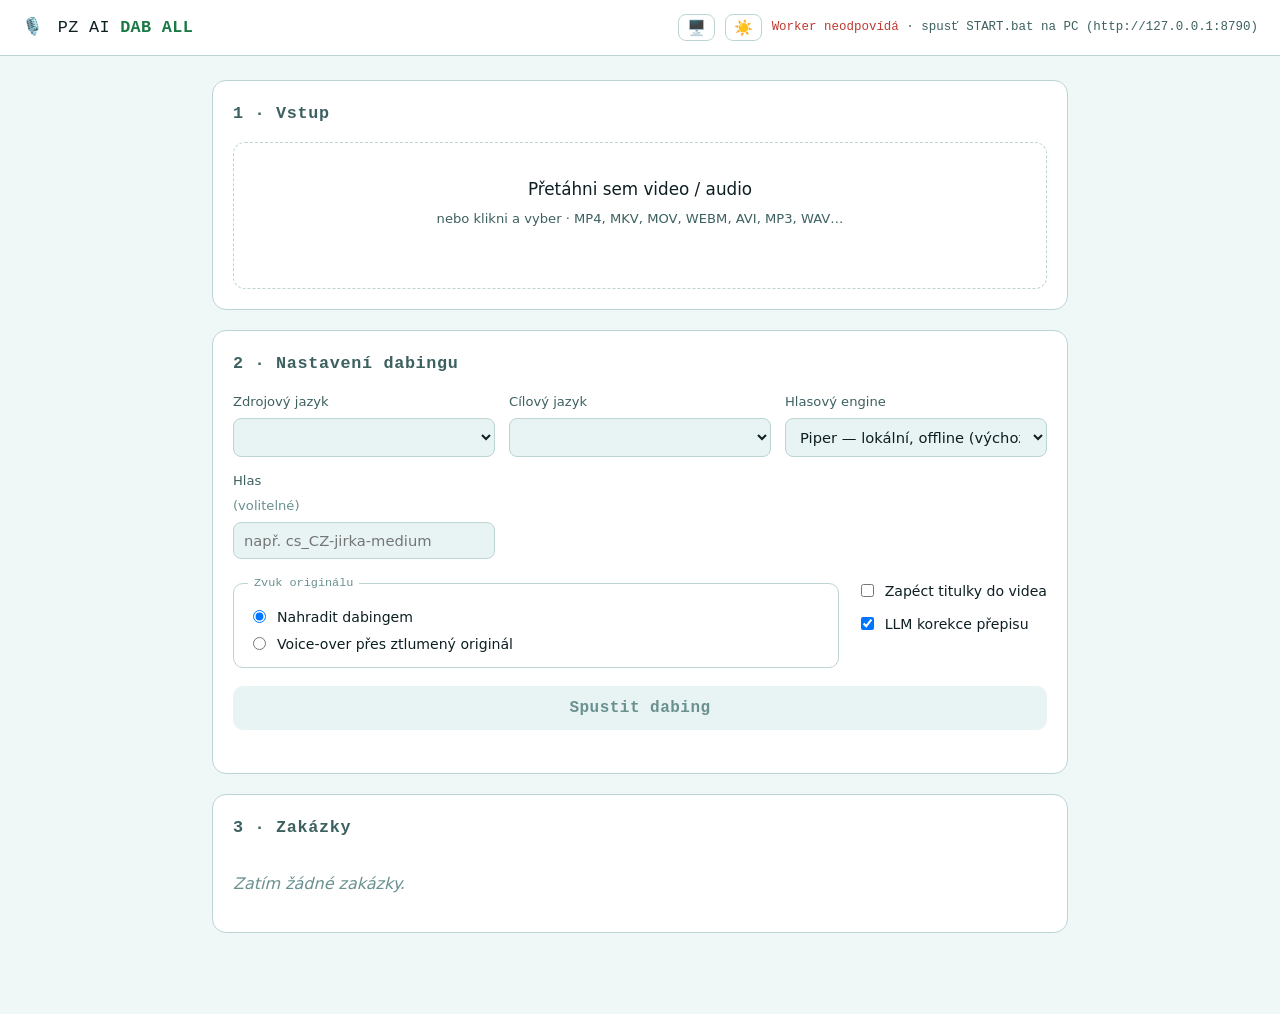
==== frontend/index.html @ 817c5070 "feat: XTTS kvalitní český dabing (klonování, výběr hlasů, časování, titulky) - XTTS v2 jako nový TTS" ====
<!DOCTYPE html>
<html lang="cs">
<head>
<meta charset="utf-8">
<meta name="viewport" content="width=device-width, initial-scale=1">
<title>PZ AI DAB ALL — automatický dabing</title>
<script>!function(){var t=localStorage.getItem('theme')||(window.matchMedia('(prefers-color-scheme:dark)').matches?'dark':'light');document.documentElement.setAttribute('data-theme',t)}();</script>
<link rel="stylesheet" href="style.css">
</head>
<body>
<header class="top">
  <div class="brand"><span class="logo">🎙️</span> PZ&nbsp;AI&nbsp;<b>DAB&nbsp;ALL</b></div>
  <div class="top-right">
    <button id="server-btn" class="theme-btn" title="Adresa workeru (běží na tvém PC)">🖥️</button>
    <button id="theme-btn" class="theme-btn" title="Přepnout světlý/tmavý režim">🌙</button>
    <div id="status" class="status">Zjišťuji stav…</div>
  </div>
</header>

<main>
  <section class="panel">
    <h2>1 · Vstup</h2>
    <div id="drop" class="drop">
      <input id="file" type="file" hidden
             accept="video/*,audio/*,.mp4,.mkv,.mov,.webm,.avi,.m4v,.mp3,.wav,.m4a">
      <p class="drop-main">Přetáhni sem video&nbsp;/&nbsp;audio</p>
      <p class="drop-sub">nebo klikni a vyber · MP4, MKV, MOV, WEBM, AVI, MP3, WAV…</p>
      <p id="picked" class="picked"></p>
    </div>
  </section>

  <section class="panel">
    <h2>2 · Nastavení dabingu</h2>
    <div class="grid">
      <label>Zdrojový jazyk
        <select id="source_lang"></select>
      </label>
      <label>Cílový jazyk
        <select id="target_lang"></select>
      </label>
      <label>Hlasový engine
        <select id="tts_engine">
          <option value="piper">Piper — lokální, offline (výchozí)</option>
          <option value="xtts">XTTS — kvalitní, klonuje původní hlas (GPU)</option>
          <option value="voicestudio">PZ Voice Studio — Chatterbox / klonování</option>
        </select>
      </label>
      <label>Hlas <span class="hint">(volitelné)</span>
        <input id="voice" type="text" list="voices-list" placeholder="např. cs_CZ-jirka-medium">
        <datalist id="voices-list"></datalist>
      </label>
    </div>
    <div class="row">
      <fieldset class="seg">
        <legend>Zvuk originálu</legend>
        <label class="rad"><input type="radio" name="audio_mode" value="replace" checked> Nahradit dabingem</label>
        <label class="rad"><input type="radio" name="audio_mode" value="voiceover"> Voice-over přes ztlumený originál</label>
      </fieldset>
      <div class="checks">
        <label class="chk"><input id="burn_subs" type="checkbox"> Zapéct titulky do videa</label>
        <label class="chk"><input id="llm_correct" type="checkbox" checked> LLM korekce přepisu</label>
      </div>
    </div>
    <button id="start" class="go" disabled>Spustit dabing</button>
    <p id="hint" class="formhint"></p>
  </section>

  <section class="panel">
    <h2>3 · Zakázky</h2>
    <div id="jobs" class="jobs"><p class="empty">Zatím žádné zakázky.</p></div>
  </section>
</main>

<div id="logbox" class="logbox hidden">
  <div class="logbar"><span id="logtitle">Log</span><button id="logclose">✕</button></div>
  <pre id="logtext"></pre>
</div>

<div id="aebox" class="aebox hidden">
  <div class="logbar">
    <span>After Effects · <span id="ae-jobname"></span></span>
    <button id="aeclose">✕</button>
  </div>
  <div class="aebody">
    <div style="display:flex;justify-content:center;align-items:center;
                min-height:100px;margin-bottom:12px;border-radius:6px;
                background:#111;overflow:hidden">
      <canvas id="ae-canvas" width="400" height="225"
              style="display:block;border-radius:4px"></canvas>
    </div>
    <div class="aegrid">
      <label>Velikost písma (px)
        <input id="ae-fontsize" type="number" value="80" min="8" max="400">
      </label>
      <label>Znaky na řádek
        <input id="ae-perline" type="number" value="40" min="10" max="120">
      </label>
      <label>Rozlišení kompozice
        <select id="ae-res">
          <option value="1920x1080" selected>1920×1080 — Full HD</option>
          <option value="3840x2160">3840×2160 — 4K UHD</option>
          <option value="1280x720">1280×720 — HD</option>
          <option value="1080x1920">1080×1920 — 9:16 (Reels / TikTok)</option>
          <option value="1080x1080">1080×1080 — čtverec</option>
        </select>
      </label>
      <label>Snímkový kmitočet
        <select id="ae-fps">
          <option value="25" selected>25 fps (PAL / EU)</option>
          <option value="24">24 fps (film)</option>
          <option value="23.976">23.976 fps</option>
          <option value="30">30 fps</option>
          <option value="29.97">29.97 fps</option>
          <option value="50">50 fps</option>
          <option value="60">60 fps</option>
        </select>
      </label>
      <label>Svislá pozice (% výšky)
        <input id="ae-posy" type="number" value="88" min="0" max="100">
      </label>
    </div>
    <button id="ae-dl" class="go" style="margin-top:4px">⬇ Stáhnout .jsx skript pro After Effects</button>
  </div>
</div>

<script src="app.js"></script>
</body>
</html>
---- frontend/style.css ----
:root{
  --ground:#0E1518; --surface:#15201F; --surface2:#1B2A29; --hair:#26393B;
  --ink:#E7EFEF; --dim:#8FA1A1; --faint:#5F7273;
  --srt:#3FC2CC; --voice:#E2A23C; --new:#74D69B; --bad:#E5685E;
  --go-text:#0a1410; --bar-bg:#0c1313; --log-bg:#0a1010;
  --mono:"SFMono-Regular",ui-monospace,"JetBrains Mono",Consolas,monospace;
  --sans:system-ui,-apple-system,"Segoe UI",Roboto,Arial,sans-serif;
}
[data-theme="light"]{
  --ground:#F0F7F7; --surface:#FFFFFF; --surface2:#E8F3F3; --hair:#BDD4D4;
  --ink:#0D1F22; --dim:#3D6060; --faint:#6A9090;
  --srt:#1A95A0; --voice:#B06B08; --new:#1A7A46; --bad:#C03830;
  --go-text:#F0FBF5; --bar-bg:#C8DFDF; --log-bg:#1A2A2A;
}
*{box-sizing:border-box}
body{margin:0;background:var(--ground);color:var(--ink);font-family:var(--sans);line-height:1.5}
a{color:var(--srt)}

.top{display:flex;align-items:center;justify-content:space-between;gap:16px;
  padding:14px 22px;border-bottom:1px solid var(--hair);background:var(--surface);
  position:sticky;top:0;z-index:5;flex-wrap:wrap}
.top-right{display:flex;align-items:center;gap:10px}
.theme-btn{background:none;border:1px solid var(--hair);border-radius:8px;
  padding:5px 8px;font-size:.95rem;line-height:1;cursor:pointer;color:var(--dim);
  transition:border-color .15s,color .15s;flex-shrink:0}
.theme-btn:hover{border-color:var(--srt);color:var(--srt)}
.brand{font-family:var(--mono);font-size:1.05rem;letter-spacing:.02em}
.brand b{color:var(--new)} .logo{margin-right:4px}
.status{font-family:var(--mono);font-size:.78rem;color:var(--dim)}
.status .ok{color:var(--new)} .status .bad{color:var(--bad)}

main{max-width:900px;margin:0 auto;padding:24px 22px 80px;display:flex;flex-direction:column;gap:20px}
.panel{background:var(--surface);border:1px solid var(--hair);border-radius:14px;padding:20px}
.panel h2{margin:0 0 16px;font-size:1.05rem;font-weight:600;
  font-family:var(--mono);color:var(--dim);letter-spacing:.04em}

.drop{border:1.5px dashed var(--hair);border-radius:12px;padding:34px 18px;text-align:center;
  cursor:pointer;transition:border-color .15s,background .15s;background:rgba(255,255,255,.012)}
.drop:hover,.drop.over{border-color:var(--srt);background:rgba(63,194,204,.06)}
.drop-main{font-size:1.05rem;margin:0 0 6px}
.drop-sub{color:var(--dim);font-size:.82rem;margin:0}
.picked{color:var(--new);font-family:var(--mono);font-size:.85rem;margin:12px 0 0;min-height:1em}
.picked.err{color:var(--bad)}

.grid{display:grid;grid-template-columns:repeat(auto-fit,minmax(220px,1fr));gap:14px}
label{display:flex;flex-direction:column;gap:6px;font-size:.82rem;color:var(--dim)}
.hint{color:var(--faint);font-weight:400}
select,input[type=text],input[type=number]{background:var(--surface2);color:var(--ink);border:1px solid var(--hair);
  border-radius:8px;padding:9px 10px;font-family:var(--sans);font-size:.92rem}
select:focus,input:focus{outline:2px solid var(--srt);outline-offset:0;border-color:var(--srt)}

.row{display:flex;flex-wrap:wrap;gap:18px;margin-top:16px;align-items:flex-start}
.seg{border:1px solid var(--hair);border-radius:10px;padding:8px 14px 12px;margin:0;flex:1 1 280px}
.seg legend{font-size:.74rem;color:var(--faint);font-family:var(--mono);padding:0 6px}
.rad,.chk{display:flex;flex-direction:row;align-items:flex-start;gap:8px;font-size:.88rem;color:var(--ink);margin-top:6px;cursor:pointer}
.rad input,.chk input{margin-top:.2em;flex-shrink:0}
.checks{display:flex;flex-direction:column;gap:6px;justify-content:center}

.go{margin-top:18px;width:100%;background:var(--new);color:var(--go-text);border:none;border-radius:10px;
  padding:13px;font-size:1rem;font-weight:700;cursor:pointer;font-family:var(--mono);letter-spacing:.03em}
.go:disabled{background:var(--surface2);color:var(--faint);cursor:not-allowed}
.go:not(:disabled):hover{filter:brightness(1.07)}
.formhint{color:var(--voice);font-size:.82rem;margin:10px 0 0;min-height:1em}

.jobs{display:flex;flex-direction:column;gap:12px}
.empty{color:var(--faint);font-style:italic}
.job{background:var(--surface2);border:1px solid var(--hair);border-radius:11px;padding:14px 16px}
.job.error{border-color:rgba(229,104,94,.5)}
.job.done{border-color:rgba(116,214,155,.4)}
.jhead{display:flex;justify-content:space-between;gap:12px;align-items:baseline}
.jname{font-weight:600;overflow:hidden;text-overflow:ellipsis;white-space:nowrap}
.jstat{font-family:var(--mono);font-size:.8rem;color:var(--srt);white-space:nowrap}
.job.done .jstat{color:var(--new)} .job.error .jstat{color:var(--bad)}
.jmeta{font-family:var(--mono);font-size:.74rem;color:var(--dim);margin:4px 0 10px}
.bar{height:6px;background:var(--bar-bg);border-radius:4px;overflow:hidden}
.fill{height:100%;background:linear-gradient(90deg,var(--srt),var(--new));transition:width .4s;border-radius:4px}
.job.error .fill{background:var(--bad)}
.err{color:var(--bad);font-size:.82rem;margin-top:8px;font-family:var(--mono);word-break:break-word}
.jactions{display:flex;flex-wrap:wrap;gap:8px;margin-top:12px;align-items:center}
.dlbtn{background:var(--surface);border:1px solid var(--hair);border-radius:7px;padding:6px 11px;
  font-size:.8rem;text-decoration:none;color:var(--ink)}
.dlbtn:hover{border-color:var(--srt);color:var(--srt)}
.lnk{background:none;border:none;color:var(--dim);cursor:pointer;font-size:.8rem;padding:6px 4px}
.lnk:hover{color:var(--ink)} .lnk.del:hover{color:var(--bad)}

.logbox{position:fixed;inset:auto 0 0 0;max-height:46vh;background:var(--log-bg);border-top:1px solid var(--hair);
  display:flex;flex-direction:column;z-index:20}
.logbox.hidden{display:none}
.logbar{display:flex;justify-content:space-between;align-items:center;padding:8px 16px;
  border-bottom:1px solid var(--hair);font-family:var(--mono);font-size:.82rem;color:var(--dim)}
.logbar button{background:none;border:none;color:var(--dim);font-size:1rem;cursor:pointer}
#logtext{margin:0;padding:12px 16px;overflow:auto;flex:1;min-height:0;font-family:var(--mono);font-size:.78rem;
  color:var(--dim);white-space:pre-wrap;word-break:break-word}
.aebox{position:fixed;inset:auto 0 0 0;background:var(--surface);border-top:2px solid var(--voice);
  display:flex;flex-direction:column;z-index:21;max-width:680px;margin:0 auto;
  border-radius:14px 14px 0 0;box-shadow:0 -4px 24px rgba(0,0,0,.3)}
.aebox.hidden{display:none}
.aebody{padding:14px 20px 22px;overflow-y:auto;max-height:70vh}
.aegrid{display:grid;grid-template-columns:repeat(auto-fit,minmax(200px,1fr));gap:10px}

@media (max-width:560px){
  .jstat{font-size:.72rem}
  .brand{font-size:.95rem}
  select,input[type=text]{padding:11px 10px;font-size:1rem}
  .dlbtn{padding:10px 14px;font-size:.86rem}
  .lnk{padding:10px 6px}
  .rad,.chk{font-size:.94rem;gap:10px}
  .checks{flex-direction:row;flex-wrap:wrap;gap:12px 18px}
}
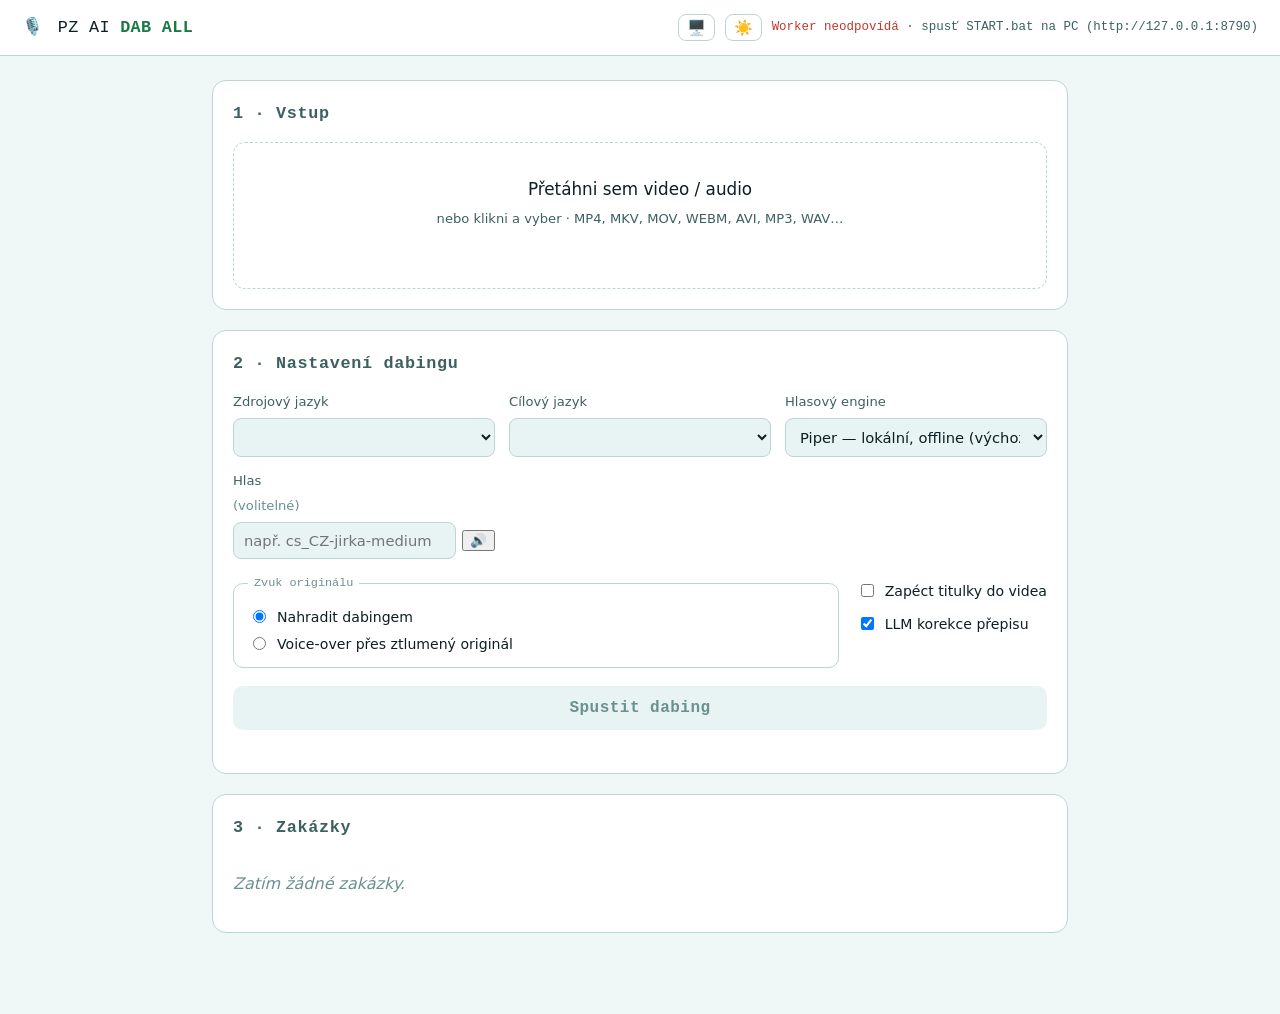
==== commit 4420302c: "feat: náhled hlasu ve webu (🔊 ukázka XTTS) - /api/voice_preview?voice=… vygeneruje krátkou českou uk" ====
--- a/frontend/index.html
+++ b/frontend/index.html
@@ -45,8 +45,11 @@
           <option value="voicestudio">PZ Voice Studio — Chatterbox / klonování</option>
         </select>
       </label>
-      <label>Hlas <span class="hint">(volitelné)</span>
-        <input id="voice" type="text" list="voices-list" placeholder="např. cs_CZ-jirka-medium">
+      <label>Hlas <span id="voice-hint" class="hint">(volitelné)</span>
+        <span class="voice-row" style="display:flex;gap:6px;align-items:center">
+          <input id="voice" type="text" list="voices-list" placeholder="např. cs_CZ-jirka-medium" style="flex:1">
+          <button id="voice-play" type="button" title="Přehrát ukázku vybraného hlasu (XTTS)" style="flex:0 0 auto;cursor:pointer">🔊</button>
+        </span>
         <datalist id="voices-list"></datalist>
       </label>
     </div>
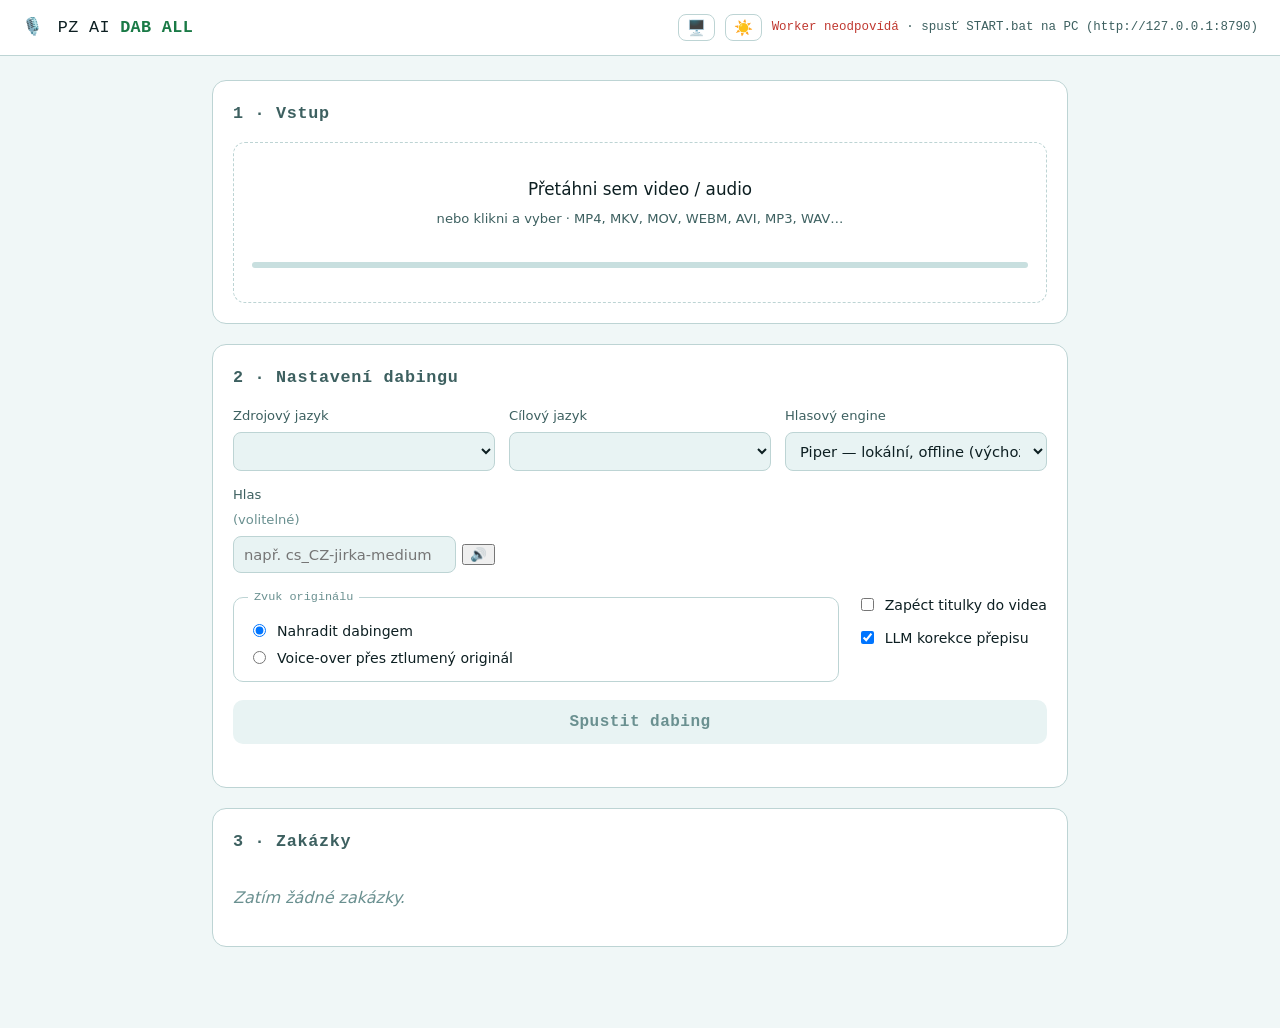
==== commit 145177cd: "feat: progress bar pro nahrávání (XHR s % průběhem) Upload přes XMLHttpRequest místo fetch → sledová" ====
--- a/frontend/index.html
+++ b/frontend/index.html
@@ -26,6 +26,9 @@
       <p class="drop-main">Přetáhni sem video&nbsp;/&nbsp;audio</p>
       <p class="drop-sub">nebo klikni a vyber · MP4, MKV, MOV, WEBM, AVI, MP3, WAV…</p>
       <p id="picked" class="picked"></p>
+      <div id="upbar" class="bar hidden" style="margin-top:8px">
+        <div id="upbar-fill" class="fill" style="width:0%"></div>
+      </div>
     </div>
   </section>
 
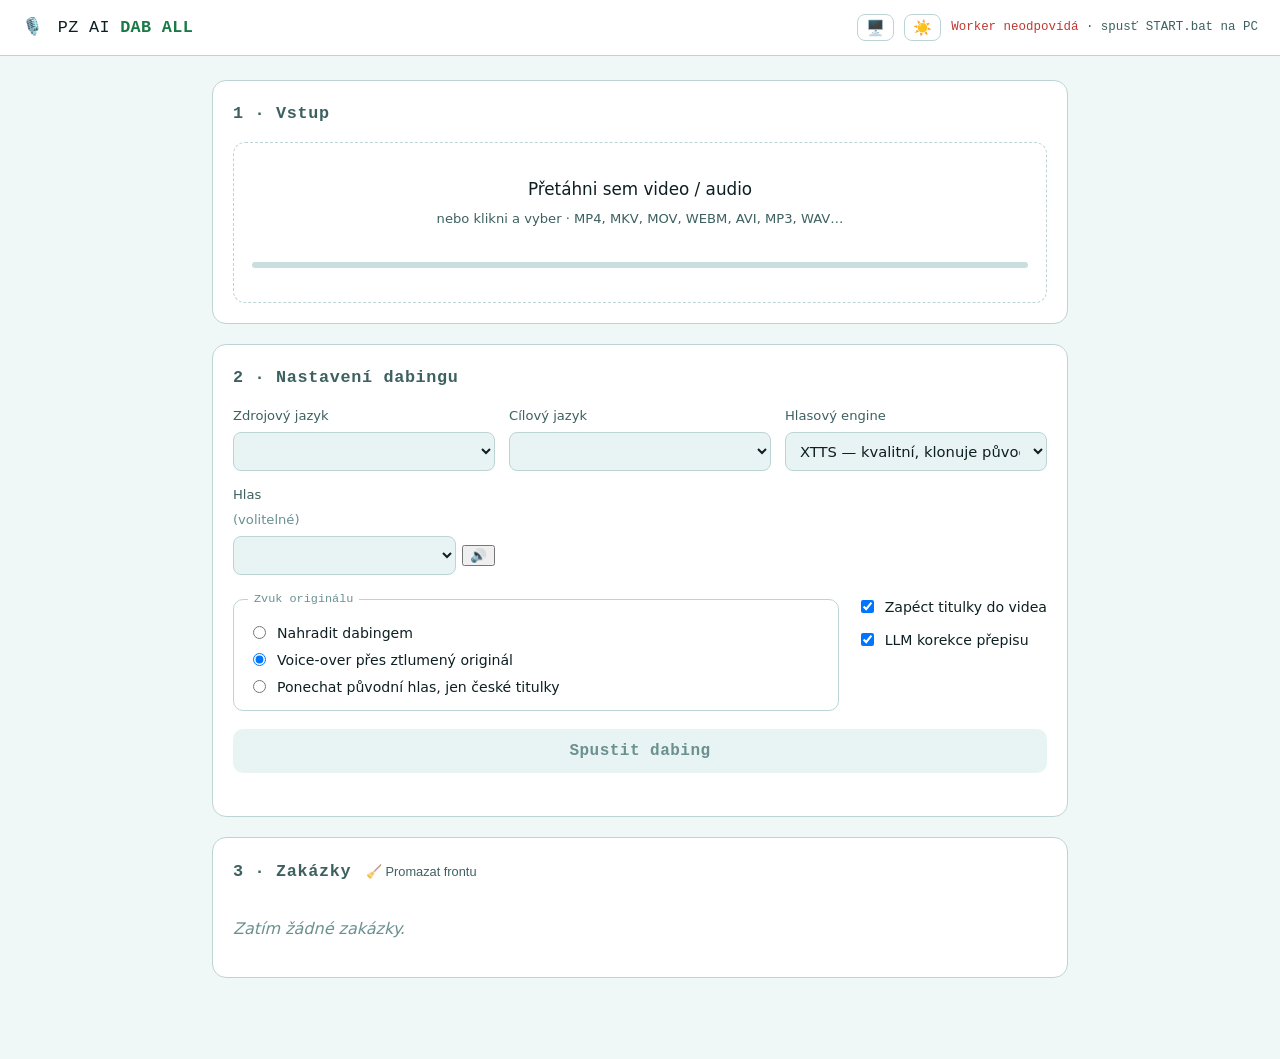
==== commit 2794d493: "Integrace interního XTTS a českých titulků" ====
--- a/frontend/index.html
+++ b/frontend/index.html
@@ -43,27 +43,26 @@
       </label>
       <label>Hlasový engine
         <select id="tts_engine">
-          <option value="piper">Piper — lokální, offline (výchozí)</option>
-          <option value="xtts">XTTS — kvalitní, klonuje původní hlas (GPU)</option>
-          <option value="voicestudio">PZ Voice Studio — Chatterbox / klonování</option>
+          <option value="piper">Piper — lokální, offline</option>
+          <option value="xtts" selected>XTTS — kvalitní, klonuje původní hlas (GPU)</option>
         </select>
       </label>
       <label>Hlas <span id="voice-hint" class="hint">(volitelné)</span>
         <span class="voice-row" style="display:flex;gap:6px;align-items:center">
-          <input id="voice" type="text" list="voices-list" placeholder="např. cs_CZ-jirka-medium" style="flex:1">
+          <select id="voice" style="flex:1"></select>
           <button id="voice-play" type="button" title="Přehrát ukázku vybraného hlasu (XTTS)" style="flex:0 0 auto;cursor:pointer">🔊</button>
         </span>
-        <datalist id="voices-list"></datalist>
       </label>
     </div>
     <div class="row">
       <fieldset class="seg">
         <legend>Zvuk originálu</legend>
-        <label class="rad"><input type="radio" name="audio_mode" value="replace" checked> Nahradit dabingem</label>
-        <label class="rad"><input type="radio" name="audio_mode" value="voiceover"> Voice-over přes ztlumený originál</label>
+        <label class="rad"><input type="radio" name="audio_mode" value="replace"> Nahradit dabingem</label>
+        <label class="rad"><input type="radio" name="audio_mode" value="voiceover" checked> Voice-over přes ztlumený originál</label>
+        <label class="rad"><input type="radio" name="audio_mode" value="subtitles"> Ponechat původní hlas, jen české titulky</label>
       </fieldset>
       <div class="checks">
-        <label class="chk"><input id="burn_subs" type="checkbox"> Zapéct titulky do videa</label>
+        <label class="chk"><input id="burn_subs" type="checkbox" checked> Zapéct titulky do videa</label>
         <label class="chk"><input id="llm_correct" type="checkbox" checked> LLM korekce přepisu</label>
       </div>
     </div>
@@ -72,7 +71,10 @@
   </section>
 
   <section class="panel">
-    <h2>3 · Zakázky</h2>
+    <h2 class="h2row">3 · Zakázky
+      <button id="clear-queue" class="lnk del" type="button"
+              title="Smazat hotové a chybné zakázky ze seznamu (běžící zůstane)">🧹 Promazat frontu</button>
+    </h2>
     <div id="jobs" class="jobs"><p class="empty">Zatím žádné zakázky.</p></div>
   </section>
 </main>
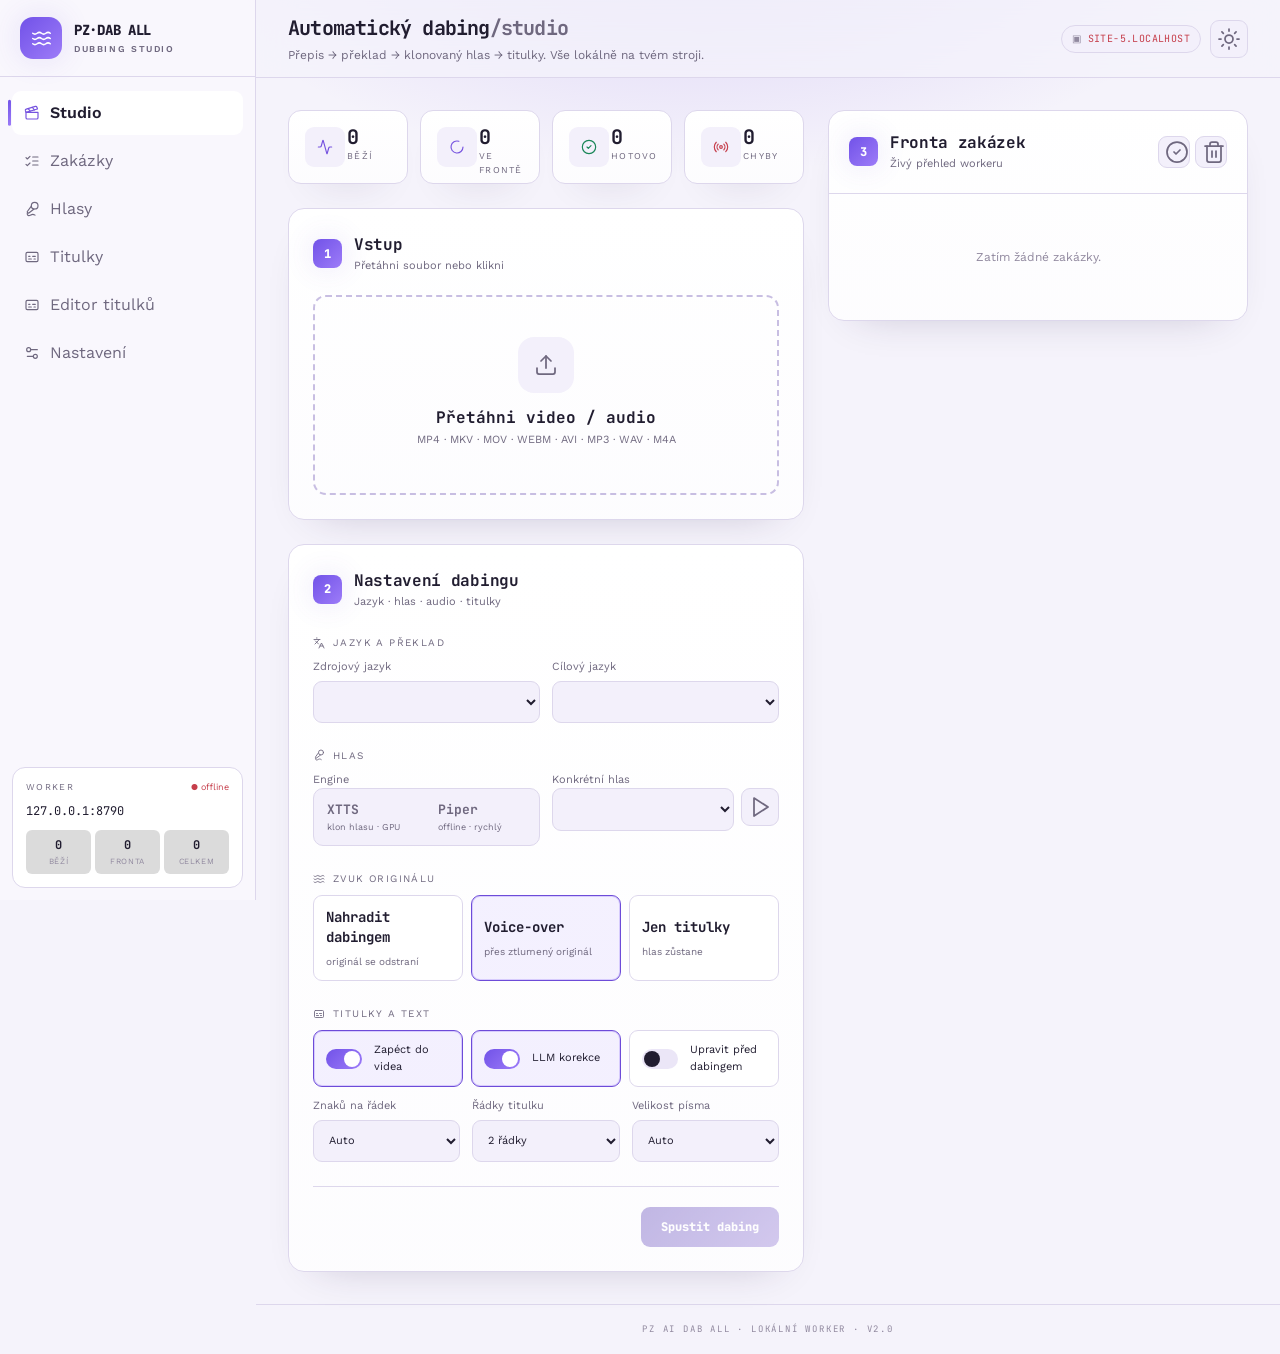
==== commit f5bbeb3f: "Editor titulků pro zapékání + sync lokálních změn Frontend: - „After Effects" přejmenováno na „Edito" ====
--- a/frontend/index.html
+++ b/frontend/index.html
@@ -4,133 +4,265 @@
 <meta charset="utf-8">
 <meta name="viewport" content="width=device-width, initial-scale=1">
 <title>PZ AI DAB ALL — automatický dabing</title>
-<script>!function(){var t=localStorage.getItem('theme')||(window.matchMedia('(prefers-color-scheme:dark)').matches?'dark':'light');document.documentElement.setAttribute('data-theme',t)}();</script>
-<link rel="stylesheet" href="style.css">
+<script>!function(){var t=localStorage.getItem('theme')||'dark';document.documentElement.setAttribute('data-theme',t)}();</script>
+<link rel="preconnect" href="https://fonts.googleapis.com">
+<link rel="preconnect" href="https://fonts.gstatic.com" crossorigin>
+<link href="https://fonts.googleapis.com/css2?family=JetBrains+Mono:wght@400;500;700&family=Work+Sans:wght@400;500;600;700&display=swap" rel="stylesheet">
+<link rel="stylesheet" href="style.css?v=13">
 </head>
 <body>
+
+<!-- ---------- levý panel ---------- -->
+<aside class="side">
+  <div class="side-brand">
+    <span class="side-logo"><i data-lucide="waves"></i></span>
+    <span class="side-name">PZ·DAB ALL<small>DUBBING STUDIO</small></span>
+  </div>
+  <nav class="side-nav">
+    <button class="navi active" data-goto="panel-input"><i data-lucide="clapperboard"></i> Studio</button>
+    <button class="navi" data-goto="panel-jobs"><i data-lucide="list-checks"></i> Zakázky <span id="nav-jobs-count" class="navi-badge hidden">0</span></button>
+    <button class="navi" data-goto="grp-voice"><i data-lucide="mic-2"></i> Hlasy</button>
+    <button class="navi" data-goto="grp-subs"><i data-lucide="captions"></i> Titulky</button>
+    <button class="navi" data-ae="1"><i data-lucide="subtitles"></i> Editor titulků</button>
+    <button class="navi" id="server-btn"><i data-lucide="settings-2"></i> Nastavení</button>
+  </nav>
+  <div class="worker">
+    <div class="worker-t">WORKER <span id="worker-dot" class="dot">● offline</span></div>
+    <div id="worker-url" class="worker-url">127.0.0.1:8790</div>
+    <div class="worker-stats">
+      <div class="wstat"><b id="w-run">0</b><span>BĚŽÍ</span></div>
+      <div class="wstat"><b id="w-queue">0</b><span>FRONTA</span></div>
+      <div class="wstat"><b id="w-total">0</b><span>CELKEM</span></div>
+    </div>
+  </div>
+</aside>
+
+<!-- ---------- horní lišta ---------- -->
 <header class="top">
-  <div class="brand"><span class="logo">🎙️</span> PZ&nbsp;AI&nbsp;<b>DAB&nbsp;ALL</b></div>
+  <div class="top-title">
+    <h1>Automatický dabing<span>/studio</span></h1>
+    <p>Přepis → překlad → klonovaný hlas → titulky. Vše lokálně na tvém stroji.</p>
+  </div>
   <div class="top-right">
-    <button id="server-btn" class="theme-btn" title="Adresa workeru (běží na tvém PC)">🖥️</button>
-    <button id="theme-btn" class="theme-btn" title="Přepnout světlý/tmavý režim">🌙</button>
     <div id="status" class="status">Zjišťuji stav…</div>
+    <button id="theme-btn" class="icon-btn" title="Přepnout světlý/tmavý režim"><i data-lucide="moon"></i></button>
   </div>
 </header>
 
 <main>
-  <section class="panel">
-    <h2>1 · Vstup</h2>
-    <div id="drop" class="drop">
-      <input id="file" type="file" hidden
-             accept="video/*,audio/*,.mp4,.mkv,.mov,.webm,.avi,.m4v,.mp3,.wav,.m4a">
-      <p class="drop-main">Přetáhni sem video&nbsp;/&nbsp;audio</p>
-      <p class="drop-sub">nebo klikni a vyber · MP4, MKV, MOV, WEBM, AVI, MP3, WAV…</p>
-      <p id="picked" class="picked"></p>
-      <div id="upbar" class="bar hidden" style="margin-top:8px">
-        <div id="upbar-fill" class="fill" style="width:0%"></div>
-      </div>
-    </div>
-  </section>
-
-  <section class="panel">
-    <h2>2 · Nastavení dabingu</h2>
-    <div class="grid">
-      <label>Zdrojový jazyk
-        <select id="source_lang"></select>
-      </label>
-      <label>Cílový jazyk
-        <select id="target_lang"></select>
-      </label>
-      <label>Hlasový engine
-        <select id="tts_engine">
-          <option value="piper">Piper — lokální, offline</option>
-          <option value="xtts" selected>XTTS — kvalitní, klonuje původní hlas (GPU)</option>
-        </select>
-      </label>
-      <label>Hlas <span id="voice-hint" class="hint">(volitelné)</span>
-        <span class="voice-row" style="display:flex;gap:6px;align-items:center">
-          <select id="voice" style="flex:1"></select>
-          <button id="voice-play" type="button" title="Přehrát ukázku vybraného hlasu (XTTS)" style="flex:0 0 auto;cursor:pointer">🔊</button>
-        </span>
-      </label>
-    </div>
-    <div class="row">
-      <fieldset class="seg">
-        <legend>Zvuk originálu</legend>
-        <label class="rad"><input type="radio" name="audio_mode" value="replace"> Nahradit dabingem</label>
-        <label class="rad"><input type="radio" name="audio_mode" value="voiceover" checked> Voice-over přes ztlumený originál</label>
-        <label class="rad"><input type="radio" name="audio_mode" value="subtitles"> Ponechat původní hlas, jen české titulky</label>
-      </fieldset>
-      <div class="checks">
-        <label class="chk"><input id="burn_subs" type="checkbox" checked> Zapéct titulky do videa</label>
-        <label class="chk"><input id="llm_correct" type="checkbox" checked> LLM korekce přepisu</label>
-      </div>
-    </div>
-    <button id="start" class="go" disabled>Spustit dabing</button>
-    <p id="hint" class="formhint"></p>
-  </section>
-
-  <section class="panel">
-    <h2 class="h2row">3 · Zakázky
-      <button id="clear-queue" class="lnk del" type="button"
-              title="Smazat hotové a chybné zakázky ze seznamu (běžící zůstane)">🧹 Promazat frontu</button>
-    </h2>
-    <div id="jobs" class="jobs"><p class="empty">Zatím žádné zakázky.</p></div>
-  </section>
+  <div class="col-main">
+    <!-- statistické dlaždice -->
+    <div class="stats">
+      <div class="stat"><span class="stat-i"><i data-lucide="activity"></i></span><b id="st-run">0</b><span class="stat-l">BĚŽÍ</span></div>
+      <div class="stat"><span class="stat-i"><i data-lucide="loader-circle"></i></span><b id="st-queue">0</b><span class="stat-l">VE FRONTĚ</span></div>
+      <div class="stat ok"><span class="stat-i"><i data-lucide="circle-check"></i></span><b id="st-done">0</b><span class="stat-l">HOTOVO</span></div>
+      <div class="stat bad"><span class="stat-i"><i data-lucide="radio"></i></span><b id="st-err">0</b><span class="stat-l">CHYBY</span></div>
+    </div>
+
+    <section class="panel" id="panel-input">
+      <div class="phead">
+        <span class="step">1</span>
+        <div class="phead-t"><h2>Vstup</h2><p>Přetáhni soubor nebo klikni</p></div>
+      </div>
+      <div id="drop" class="drop">
+        <input id="file" type="file" hidden
+               accept="video/*,audio/*,.mp4,.mkv,.mov,.webm,.avi,.m4v,.mp3,.wav,.m4a">
+        <div class="drop-ico"><i data-lucide="upload"></i></div>
+        <p class="drop-main">Přetáhni video / audio</p>
+        <p class="drop-sub">MP4 · MKV · MOV · WEBM · AVI · MP3 · WAV · M4A</p>
+        <p id="picked" class="picked"></p>
+        <div id="upbar" class="bar hidden"><div id="upbar-fill" class="fill" style="width:0%"></div></div>
+      </div>
+    </section>
+
+    <section class="panel" id="panel-setup">
+      <div class="phead">
+        <span class="step">2</span>
+        <div class="phead-t"><h2>Nastavení dabingu</h2><p>Jazyk · hlas · audio · titulky</p></div>
+      </div>
+
+      <div class="fgroup">
+        <div class="fgroup-t"><i data-lucide="languages"></i> JAZYK A PŘEKLAD</div>
+        <div class="fgrid">
+          <label>Zdrojový jazyk <select id="source_lang"></select></label>
+          <label>Cílový jazyk <select id="target_lang"></select></label>
+        </div>
+      </div>
+
+      <div class="fgroup" id="grp-voice">
+        <div class="fgroup-t"><i data-lucide="mic-2"></i> HLAS</div>
+        <div class="fgrid">
+          <div class="field">
+            <span class="flabel">Engine</span>
+            <div class="segmented" id="engine-seg">
+              <button type="button" class="seg-btn" data-engine="xtts">
+                <b>XTTS</b><small>klon hlasu · GPU</small></button>
+              <button type="button" class="seg-btn" data-engine="piper">
+                <b>Piper</b><small>offline · rychlý</small></button>
+            </div>
+            <select id="tts_engine" class="sr-only" tabindex="-1" aria-hidden="true">
+              <option value="piper">Piper</option>
+              <option value="xtts" selected>XTTS</option>
+            </select>
+          </div>
+          <div class="field">
+            <span class="flabel">Konkrétní hlas</span>
+            <div class="withbtn">
+              <select id="voice"></select>
+              <button id="voice-play" type="button" title="Přehrát ukázku vybraného hlasu (XTTS)"><i data-lucide="play"></i></button>
+            </div>
+            <p id="voice-hint" class="hint">(volitelné)</p>
+          </div>
+        </div>
+      </div>
+
+      <div class="fgroup">
+        <div class="fgroup-t"><i data-lucide="waves"></i> ZVUK ORIGINÁLU</div>
+        <div class="cards">
+          <label class="card rad">
+            <input type="radio" name="audio_mode" value="replace">
+            <b>Nahradit dabingem</b><small>originál se odstraní</small>
+          </label>
+          <label class="card rad">
+            <input type="radio" name="audio_mode" value="voiceover" checked>
+            <b>Voice-over</b><small>přes ztlumený originál</small>
+          </label>
+          <label class="card rad">
+            <input type="radio" name="audio_mode" value="subtitles">
+            <b>Jen titulky</b><small>hlas zůstane</small>
+          </label>
+        </div>
+      </div>
+
+      <div class="fgroup" id="grp-subs">
+        <div class="fgroup-t"><i data-lucide="captions"></i> TITULKY A TEXT</div>
+        <div class="cards">
+          <label class="card sw"><input id="burn_subs" type="checkbox" checked><i></i><span>Zapéct do videa</span></label>
+          <label class="card sw"><input id="llm_correct" type="checkbox" checked><i></i><span>LLM korekce</span></label>
+          <label class="card sw"><input id="review_text" type="checkbox"><i></i><span>Upravit před dabingem</span></label>
+        </div>
+        <div class="fgrid fgrid-3 subopts">
+          <label>Znaků na řádek
+            <select id="subs_chars">
+              <option value="0">Auto</option>
+              <option value="12">12</option><option value="16">16</option>
+              <option value="20">20</option><option value="24">24</option>
+              <option value="30">30</option><option value="40">40</option>
+            </select>
+          </label>
+          <label>Řádky titulku
+            <select id="subs_maxlines">
+              <option value="2" selected>2 řádky</option>
+              <option value="1">1 řádek</option>
+            </select>
+          </label>
+          <label>Velikost písma
+            <select id="subs_size">
+              <option value="">Auto</option>
+              <option value="small">Malé</option>
+              <option value="medium">Střední</option>
+              <option value="large">Velké</option>
+              <option value="xl">Obří</option>
+            </select>
+          </label>
+        </div>
+      </div>
+
+      <div class="runbar">
+        <p id="hint" class="formhint"></p>
+        <button id="start" class="go" disabled><i data-lucide="sparkles"></i> Spustit dabing</button>
+      </div>
+    </section>
+  </div>
+
+  <div class="col-side">
+    <section class="panel panel-jobs" id="panel-jobs">
+      <div class="phead">
+        <span class="step">3</span>
+        <div class="phead-t"><h2>Fronta zakázek</h2><p>Živý přehled workeru</p></div>
+        <span class="phead-actions">
+          <button id="clear-done" class="icon-btn sm" type="button"
+                  title="Smazat dokončené zakázky i jejich soubory (chybné a běžící zůstanou)"><i data-lucide="circle-check"></i></button>
+          <button id="clear-queue" class="icon-btn sm" type="button"
+                  title="Smazat hotové i chybné zakázky ze seznamu (běžící zůstane)"><i data-lucide="trash-2"></i></button>
+        </span>
+      </div>
+      <div id="jobs" class="jobs"><p class="empty">Zatím žádné zakázky.</p></div>
+    </section>
+  </div>
 </main>
+
+<footer class="foot">PZ AI DAB ALL · LOKÁLNÍ WORKER · V2.0</footer>
 
 <div id="logbox" class="logbox hidden">
   <div class="logbar"><span id="logtitle">Log</span><button id="logclose">✕</button></div>
   <pre id="logtext"></pre>
 </div>
 
+<div id="submodal" class="submodal hidden">
+  <div class="submodal-box">
+    <div class="logbar">
+      <span>✎ Úprava titulků před dabingem · <span id="sub-count"></span></span>
+      <button id="sub-close">✕</button>
+    </div>
+    <p class="sub-hint">Uprav český text (a případně časy v sekundách). Pod polem je
+      pro kontrolu originál. Teprve tlačítkem vpravo se spustí dabing a zapečení titulků.</p>
+    <div id="sub-rows" class="sub-rows"></div>
+    <div class="sub-actions">
+      <button id="sub-save" class="lnk">Uložit</button>
+      <button id="sub-srt" class="lnk">Stáhnout SRT</button>
+      <button id="sub-go" class="go">▶ Pokračovat dabingem</button>
+    </div>
+  </div>
+</div>
+
+<div id="aebackdrop" class="modal-backdrop hidden"></div>
 <div id="aebox" class="aebox hidden">
   <div class="logbar">
-    <span>After Effects · <span id="ae-jobname"></span></span>
+    <span><i data-lucide="subtitles"></i> Editor titulků · zapékání · <span id="ae-jobname"></span></span>
     <button id="aeclose">✕</button>
   </div>
   <div class="aebody">
-    <div style="display:flex;justify-content:center;align-items:center;
-                min-height:100px;margin-bottom:12px;border-radius:6px;
-                background:#111;overflow:hidden">
-      <canvas id="ae-canvas" width="400" height="225"
-              style="display:block;border-radius:4px"></canvas>
-    </div>
-    <div class="aegrid">
-      <label>Velikost písma (px)
-        <input id="ae-fontsize" type="number" value="80" min="8" max="400">
-      </label>
-      <label>Znaky na řádek
-        <input id="ae-perline" type="number" value="40" min="10" max="120">
-      </label>
-      <label>Rozlišení kompozice
-        <select id="ae-res">
-          <option value="1920x1080" selected>1920×1080 — Full HD</option>
-          <option value="3840x2160">3840×2160 — 4K UHD</option>
-          <option value="1280x720">1280×720 — HD</option>
-          <option value="1080x1920">1080×1920 — 9:16 (Reels / TikTok)</option>
-          <option value="1080x1080">1080×1080 — čtverec</option>
+    <div class="ae-preview"><canvas id="ae-canvas" width="400" height="225"></canvas></div>
+    <p id="ed-detect" class="ed-detect">Detekuji video…</p>
+    <div class="fgrid fgrid-2 ed-fields">
+      <label class="ed-slide">Velikost písma (px)
+        <span class="ed-row">
+          <input id="ae-fontsize-r" class="slider" type="range" value="80" min="8" max="300" step="1">
+          <input id="ae-fontsize" type="number" value="80" min="8" max="400">
+        </span>
+      </label>
+      <label class="ed-slide">Znaky na řádek
+        <span class="ed-row">
+          <input id="ae-perline-r" class="slider" type="range" value="40" min="8" max="80" step="1">
+          <input id="ae-perline" type="number" value="40" min="8" max="120">
+        </span>
+      </label>
+      <label class="ed-slide">Svislá pozice (% výšky)
+        <span class="ed-row">
+          <input id="ae-posy-r" class="slider" type="range" value="88" min="1" max="99" step="1">
+          <input id="ae-posy" type="number" value="88" min="1" max="99">
+        </span>
+      </label>
+      <label>Řádky titulku
+        <select id="ae-maxlines">
+          <option value="2" selected>2 řádky</option>
+          <option value="1">1 řádek</option>
         </select>
       </label>
-      <label>Snímkový kmitočet
-        <select id="ae-fps">
-          <option value="25" selected>25 fps (PAL / EU)</option>
-          <option value="24">24 fps (film)</option>
-          <option value="23.976">23.976 fps</option>
-          <option value="30">30 fps</option>
-          <option value="29.97">29.97 fps</option>
-          <option value="50">50 fps</option>
-          <option value="60">60 fps</option>
-        </select>
-      </label>
-      <label>Svislá pozice (% výšky)
-        <input id="ae-posy" type="number" value="88" min="0" max="100">
-      </label>
-    </div>
-    <button id="ae-dl" class="go" style="margin-top:4px">⬇ Stáhnout .jsx skript pro After Effects</button>
+    </div>
+    <p class="ed-hint">Náhled respektuje orientaci detekovaného videa. Nastavení se pamatuje.
+      Vlastní velikost (px) a pozice mají přednost před volbami v panelu Nastavení.</p>
+    <div class="ed-actions">
+      <button id="ed-burn" class="go ghost"><i data-lucide="captions"></i> Jen zapéct titulky</button>
+      <button id="ed-burndub" class="go"><i data-lucide="sparkles"></i> Zapéct + dabovat</button>
+      <button id="ed-reburn" class="go hidden"><i data-lucide="flame"></i> ▶ Přezapéct titulky</button>
+    </div>
   </div>
 </div>
 
-<script src="app.js"></script>
+<script src="lucide.min.js?v=1"></script>
+<script src="app.js?v=9"></script>
+<script>lucide.createIcons({attrs:{"stroke-width":1.75}});</script>
 </body>
 </html>
--- a/frontend/style.css
+++ b/frontend/style.css
@@ -1,109 +1,438 @@
-:root{
-  --ground:#0E1518; --surface:#15201F; --surface2:#1B2A29; --hair:#26393B;
-  --ink:#E7EFEF; --dim:#8FA1A1; --faint:#5F7273;
-  --srt:#3FC2CC; --voice:#E2A23C; --new:#74D69B; --bad:#E5685E;
-  --go-text:#0a1410; --bar-bg:#0c1313; --log-bg:#0a1010;
-  --mono:"SFMono-Regular",ui-monospace,"JetBrains Mono",Consolas,monospace;
-  --sans:system-ui,-apple-system,"Segoe UI",Roboto,Arial,sans-serif;
-}
-[data-theme="light"]{
-  --ground:#F0F7F7; --surface:#FFFFFF; --surface2:#E8F3F3; --hair:#BDD4D4;
-  --ink:#0D1F22; --dim:#3D6060; --faint:#6A9090;
-  --srt:#1A95A0; --voice:#B06B08; --new:#1A7A46; --bad:#C03830;
-  --go-text:#F0FBF5; --bar-bg:#C8DFDF; --log-bg:#1A2A2A;
-}
-*{box-sizing:border-box}
-body{margin:0;background:var(--ground);color:var(--ink);font-family:var(--sans);line-height:1.5}
-a{color:var(--srt)}
-
-.top{display:flex;align-items:center;justify-content:space-between;gap:16px;
-  padding:14px 22px;border-bottom:1px solid var(--hair);background:var(--surface);
-  position:sticky;top:0;z-index:5;flex-wrap:wrap}
-.top-right{display:flex;align-items:center;gap:10px}
-.theme-btn{background:none;border:1px solid var(--hair);border-radius:8px;
-  padding:5px 8px;font-size:.95rem;line-height:1;cursor:pointer;color:var(--dim);
-  transition:border-color .15s,color .15s;flex-shrink:0}
-.theme-btn:hover{border-color:var(--srt);color:var(--srt)}
-.brand{font-family:var(--mono);font-size:1.05rem;letter-spacing:.02em}
-.brand b{color:var(--new)} .logo{margin-right:4px}
-.status{font-family:var(--mono);font-size:.78rem;color:var(--dim)}
-.status .ok{color:var(--new)} .status .bad{color:var(--bad)}
-
-main{max-width:900px;margin:0 auto;padding:24px 22px 80px;display:flex;flex-direction:column;gap:20px}
-.panel{background:var(--surface);border:1px solid var(--hair);border-radius:14px;padding:20px}
-.panel h2{margin:0 0 16px;font-size:1.05rem;font-weight:600;
-  font-family:var(--mono);color:var(--dim);letter-spacing:.04em}
-
-.drop{border:1.5px dashed var(--hair);border-radius:12px;padding:34px 18px;text-align:center;
-  cursor:pointer;transition:border-color .15s,background .15s;background:rgba(255,255,255,.012)}
-.drop:hover,.drop.over{border-color:var(--srt);background:rgba(63,194,204,.06)}
-.drop-main{font-size:1.05rem;margin:0 0 6px}
-.drop-sub{color:var(--dim);font-size:.82rem;margin:0}
-.picked{color:var(--new);font-family:var(--mono);font-size:.85rem;margin:12px 0 0;min-height:1em}
-.picked.err{color:var(--bad)}
-
-.grid{display:grid;grid-template-columns:repeat(auto-fit,minmax(220px,1fr));gap:14px}
-label{display:flex;flex-direction:column;gap:6px;font-size:.82rem;color:var(--dim)}
-.hint{color:var(--faint);font-weight:400}
-select,input[type=text],input[type=number]{background:var(--surface2);color:var(--ink);border:1px solid var(--hair);
-  border-radius:8px;padding:9px 10px;font-family:var(--sans);font-size:.92rem}
-select:focus,input:focus{outline:2px solid var(--srt);outline-offset:0;border-color:var(--srt)}
-
-.row{display:flex;flex-wrap:wrap;gap:18px;margin-top:16px;align-items:flex-start}
-.seg{border:1px solid var(--hair);border-radius:10px;padding:8px 14px 12px;margin:0;flex:1 1 280px}
-.seg legend{font-size:.74rem;color:var(--faint);font-family:var(--mono);padding:0 6px}
-.rad,.chk{display:flex;flex-direction:row;align-items:flex-start;gap:8px;font-size:.88rem;color:var(--ink);margin-top:6px;cursor:pointer}
-.rad input,.chk input{margin-top:.2em;flex-shrink:0}
-.checks{display:flex;flex-direction:column;gap:6px;justify-content:center}
-
-.go{margin-top:18px;width:100%;background:var(--new);color:var(--go-text);border:none;border-radius:10px;
-  padding:13px;font-size:1rem;font-weight:700;cursor:pointer;font-family:var(--mono);letter-spacing:.03em}
-.go:disabled{background:var(--surface2);color:var(--faint);cursor:not-allowed}
-.go:not(:disabled):hover{filter:brightness(1.07)}
-.formhint{color:var(--voice);font-size:.82rem;margin:10px 0 0;min-height:1em}
-
-.jobs{display:flex;flex-direction:column;gap:12px}
-.empty{color:var(--faint);font-style:italic}
-.job{background:var(--surface2);border:1px solid var(--hair);border-radius:11px;padding:14px 16px}
-.job.error{border-color:rgba(229,104,94,.5)}
-.job.done{border-color:rgba(116,214,155,.4)}
-.jhead{display:flex;justify-content:space-between;gap:12px;align-items:baseline}
-.jname{font-weight:600;overflow:hidden;text-overflow:ellipsis;white-space:nowrap}
-.jstat{font-family:var(--mono);font-size:.8rem;color:var(--srt);white-space:nowrap}
-.job.done .jstat{color:var(--new)} .job.error .jstat{color:var(--bad)}
-.jmeta{font-family:var(--mono);font-size:.74rem;color:var(--dim);margin:4px 0 10px}
-.bar{height:6px;background:var(--bar-bg);border-radius:4px;overflow:hidden}
-.fill{height:100%;background:linear-gradient(90deg,var(--srt),var(--new));transition:width .4s;border-radius:4px}
-.job.error .fill{background:var(--bad)}
-.err{color:var(--bad);font-size:.82rem;margin-top:8px;font-family:var(--mono);word-break:break-word}
-.jactions{display:flex;flex-wrap:wrap;gap:8px;margin-top:12px;align-items:center}
-.dlbtn{background:var(--surface);border:1px solid var(--hair);border-radius:7px;padding:6px 11px;
-  font-size:.8rem;text-decoration:none;color:var(--ink)}
-.dlbtn:hover{border-color:var(--srt);color:var(--srt)}
-.lnk{background:none;border:none;color:var(--dim);cursor:pointer;font-size:.8rem;padding:6px 4px}
-.lnk:hover{color:var(--ink)} .lnk.del:hover{color:var(--bad)}
-
-.logbox{position:fixed;inset:auto 0 0 0;max-height:46vh;background:var(--log-bg);border-top:1px solid var(--hair);
-  display:flex;flex-direction:column;z-index:20}
-.logbox.hidden{display:none}
-.logbar{display:flex;justify-content:space-between;align-items:center;padding:8px 16px;
-  border-bottom:1px solid var(--hair);font-family:var(--mono);font-size:.82rem;color:var(--dim)}
-.logbar button{background:none;border:none;color:var(--dim);font-size:1rem;cursor:pointer}
-#logtext{margin:0;padding:12px 16px;overflow:auto;flex:1;min-height:0;font-family:var(--mono);font-size:.78rem;
-  color:var(--dim);white-space:pre-wrap;word-break:break-word}
-.aebox{position:fixed;inset:auto 0 0 0;background:var(--surface);border-top:2px solid var(--voice);
-  display:flex;flex-direction:column;z-index:21;max-width:680px;margin:0 auto;
-  border-radius:14px 14px 0 0;box-shadow:0 -4px 24px rgba(0,0,0,.3)}
-.aebox.hidden{display:none}
-.aebody{padding:14px 20px 22px;overflow-y:auto;max-height:70vh}
-.aegrid{display:grid;grid-template-columns:repeat(auto-fit,minmax(200px,1fr));gap:10px}
-
-@media (max-width:560px){
-  .jstat{font-size:.72rem}
-  .brand{font-size:.95rem}
-  select,input[type=text]{padding:11px 10px;font-size:1rem}
-  .dlbtn{padding:10px 14px;font-size:.86rem}
-  .lnk{padding:10px 6px}
-  .rad,.chk{font-size:.94rem;gap:10px}
-  .checks{flex-direction:row;flex-wrap:wrap;gap:12px 18px}
-}
+:root {
+  color-scheme: dark;
+  --ground: #0d0d1b;
+  --surface: #151426;
+  --surface2: #1c1a31;
+  --raise: #24213d;
+  --hair: #2b2847;
+  --hair2: #3a3560;
+  --ink: #f2f1fa;
+  --dim: #aaa5bd;
+  --faint: #747088;
+  --srt: #8b6cf6;
+  --srt-bright: #a78bfa;
+  --voice: #e8a84c;
+  --new: #59d494;
+  --bad: #ef6671;
+  --go-text: #fff;
+  --bar-bg: #0c0b17;
+  --log-bg: #090812;
+  --sidebar: rgba(17, 16, 32, .92);
+  --gradient: linear-gradient(135deg, #7152e8, #9d7cf8);
+  --glow: 0 0 36px rgba(126, 91, 235, .26);
+  --shadow: inset 0 1px rgba(255,255,255,.035), 0 22px 48px -32px rgba(0,0,0,.86);
+  --mono: "JetBrains Mono", "SFMono-Regular", Consolas, monospace;
+  --sans: "Work Sans", Inter, system-ui, -apple-system, "Segoe UI", sans-serif;
+  --r: 16px;
+  --r-sm: 9px;
+  --side-w: 256px;
+}
+
+[data-theme="light"] {
+  color-scheme: light;
+  --ground: #f5f3fb;
+  --surface: #fff;
+  --surface2: #f3f0fb;
+  --raise: #ebe6f7;
+  --hair: #ddd7ec;
+  --hair2: #c8bee2;
+  --ink: #211d30;
+  --dim: #6f687f;
+  --faint: #91899f;
+  --srt: #6d4bd8;
+  --srt-bright: #7653df;
+  --voice: #a56812;
+  --new: #188657;
+  --bad: #c63e4b;
+  --go-text: #fff;
+  --bar-bg: #e7e2f1;
+  --log-bg: #171426;
+  --sidebar: rgba(249,247,253,.94);
+  --glow: 0 0 30px rgba(109,75,216,.14);
+  --shadow: inset 0 1px rgba(255,255,255,.7), 0 18px 42px -30px rgba(45,30,74,.3);
+}
+
+* { box-sizing: border-box; }
+html { scroll-behavior: smooth; }
+body {
+  min-width: 320px;
+  margin: 0;
+  background:
+    radial-gradient(800px 420px at 55% -120px, rgba(115,77,224,.24), transparent 70%),
+    var(--ground);
+  color: var(--ink);
+  font-family: var(--sans);
+  line-height: 1.5;
+  -webkit-font-smoothing: antialiased;
+}
+body::before {
+  content: "";
+  position: fixed;
+  inset: 0;
+  z-index: -1;
+  pointer-events: none;
+  background-image: linear-gradient(rgba(255,255,255,.018) 1px, transparent 1px),
+    linear-gradient(90deg, rgba(255,255,255,.018) 1px, transparent 1px);
+  background-size: 48px 48px;
+  mask-image: radial-gradient(ellipse at 50% 0, #000 30%, transparent 78%);
+}
+button, input, select, textarea { font: inherit; }
+button, a { -webkit-tap-highlight-color: transparent; }
+a { color: var(--srt-bright); }
+.hidden { display: none !important; }
+.sr-only { position: absolute; width: 1px; height: 1px; padding: 0; margin: -1px; overflow: hidden; clip: rect(0,0,0,0); white-space: nowrap; border: 0; }
+
+.side {
+  position: fixed;
+  inset: 0 auto 0 0;
+  z-index: 15;
+  display: flex;
+  width: var(--side-w);
+  flex-direction: column;
+  border-right: 1px solid var(--hair);
+  background: var(--sidebar);
+  backdrop-filter: blur(18px);
+}
+.side-brand {
+  display: flex;
+  align-items: center;
+  gap: 12px;
+  min-height: 77px;
+  padding: 17px 20px;
+  border-bottom: 1px solid var(--hair);
+}
+.side-logo {
+  display: grid;
+  width: 42px;
+  height: 42px;
+  flex: 0 0 auto;
+  place-items: center;
+  border-radius: 13px;
+  background: var(--gradient);
+  color: #fff;
+  font-size: 25px;
+  font-weight: 800;
+  box-shadow: var(--glow);
+}
+.side-logo svg { width: 21px; height: 21px; }
+.side-name { font-family: var(--mono); font-size: 14px; font-weight: 800; letter-spacing: -.02em; }
+.side-name small { display: block; margin-top: 2px; color: var(--dim); font-family: var(--sans); font-size: 9px; font-weight: 600; letter-spacing: .18em; }
+.side-nav { display: flex; flex: 1; flex-direction: column; gap: 4px; padding: 14px 12px; }
+.navi {
+  position: relative;
+  display: flex;
+  align-items: center;
+  gap: 10px;
+  width: 100%;
+  padding: 10px 12px;
+  border: 0;
+  border-radius: 9px;
+  background: transparent;
+  color: var(--dim);
+  text-align: left;
+  cursor: pointer;
+  transition: .18s ease;
+}
+.navi > svg { width: 16px; height: 16px; flex: 0 0 auto; }
+.navi:hover { background: var(--surface); color: var(--ink); }
+.navi:focus, .navi:focus-visible { outline: none; }
+.navi.active { background: var(--surface); color: var(--ink); font-weight: 600; }
+.navi.active::before {
+  content: ""; position: absolute; left: -4px; top: 50%; transform: translateY(-50%);
+  width: 3px; height: 60%; border-radius: 3px; background: var(--gradient);
+}
+.navi.active > svg { color: var(--srt-bright); }
+.navi.active:hover { background: var(--surface); color: var(--ink); }
+.navi-badge { margin-left: auto; padding: 1px 6px; border-radius: 6px; background: rgba(139,108,246,.18); color: var(--srt-bright); font-family: var(--mono); font-size: 10px; }
+
+/* zvýraznění sekce po prokliku z levého menu */
+.panel, .fgroup { scroll-margin-top: 96px; }
+@keyframes pz-flash {
+  0%   { box-shadow: 0 0 0 2px var(--srt-bright, #8b6cf6); }
+  100% { box-shadow: 0 0 0 2px transparent; }
+}
+.flash { animation: pz-flash 1.2s ease-out; }
+.worker { margin: 12px; padding: 13px; border: 1px solid var(--hair); border-radius: 13px; background: var(--surface); }
+.worker-t { display: flex; justify-content: space-between; color: var(--dim); font-size: 9px; letter-spacing: .15em; }
+.dot { color: var(--bad); letter-spacing: normal; text-transform: lowercase; }
+.dot.ok { color: var(--new); }
+.worker-url { overflow: hidden; margin-top: 8px; font-family: var(--mono); font-size: 12px; text-overflow: ellipsis; }
+.worker-stats { display: grid; grid-template-columns: repeat(3,1fr); gap: 4px; margin-top: 10px; }
+.wstat { padding: 6px 2px; border-radius: 6px; background: rgba(0,0,0,.14); text-align: center; }
+.wstat b { display: block; font-family: var(--mono); font-size: 12px; }
+.wstat span { display: block; margin-top: 2px; color: var(--faint); font-size: 8px; letter-spacing: .08em; }
+
+.top {
+  position: sticky;
+  top: 0;
+  z-index: 10;
+  display: flex;
+  min-height: 77px;
+  margin-left: var(--side-w);
+  align-items: center;
+  justify-content: space-between;
+  gap: 20px;
+  padding: 13px 32px;
+  border-bottom: 1px solid var(--hair);
+  background: color-mix(in srgb, var(--ground) 75%, transparent);
+  backdrop-filter: blur(18px);
+}
+.top-title h1 { margin: 0; font-family: var(--mono); font-size: 20px; letter-spacing: -.04em; }
+.top-title h1 span { color: var(--dim); }
+.top-title p { margin: 3px 0 0; color: var(--dim); font-size: 12px; }
+.top-right { display: flex; align-items: center; gap: 9px; }
+.status {
+  display: inline-flex;
+  align-items: center;
+  min-height: 28px;
+  max-width: 180px;
+  padding: 4px 10px;
+  overflow: hidden;
+  border: 1px solid var(--hair);
+  border-radius: 999px;
+  background: var(--surface2);
+  color: var(--dim);
+  font-family: var(--mono);
+  font-size: 10px;
+  letter-spacing: .04em;
+  text-overflow: ellipsis;
+  text-transform: uppercase;
+  white-space: nowrap;
+}
+.status::before { content: "▣"; margin-right: 6px; color: var(--faint); }
+.status.bad { color: var(--bad); }
+.status .ok { color: var(--new); } .status .bad { color: var(--bad); }
+
+main {
+  display: grid;
+  grid-template-columns: minmax(0,1fr) minmax(340px,420px);
+  gap: 24px;
+  width: min(1500px, calc(100% - var(--side-w)));
+  margin-left: var(--side-w);
+  padding: 32px;
+}
+.col-main, .col-side { display: flex; min-width: 0; flex-direction: column; gap: 24px; }
+.col-side { position: sticky; top: 106px; align-self: start; }
+.stats { display: grid; grid-template-columns: repeat(4,minmax(0,1fr)); gap: 12px; }
+.stat {
+  display: grid;
+  grid-template-columns: 42px 1fr;
+  grid-template-rows: 1fr 1fr;
+  align-items: center;
+  padding: 16px;
+  border: 1px solid var(--hair);
+  border-radius: 13px;
+  background: linear-gradient(180deg,var(--surface),color-mix(in srgb,var(--surface) 75%,var(--ground)));
+  box-shadow: var(--shadow);
+  grid-template-rows: 20px 20px;
+}
+.stat-i svg { width: 16px; height: 16px; }
+.stat-i { grid-row: 1/3; display: grid; width: 40px; height: 40px; place-items: center; border-radius: 9px; background: var(--surface2); color: var(--srt-bright); }
+.stat b { align-self: end; font-family: var(--mono); font-size: 20px; line-height: 1; }
+.stat-l { align-self: start; margin-top: 3px; color: var(--dim); font-size: 9px; letter-spacing: .14em; }
+.stat.ok .stat-i { color: var(--new); } .stat.bad .stat-i { color: var(--bad); }
+
+.panel {
+  padding: 24px;
+  border: 1px solid var(--hair);
+  border-radius: var(--r);
+  background: linear-gradient(180deg,var(--surface),color-mix(in srgb,var(--surface) 78%,var(--ground)));
+  box-shadow: var(--shadow);
+}
+.phead { display: flex; align-items: center; gap: 12px; margin-bottom: 20px; }
+.phead-t { min-width: 0; }
+.phead h2 { margin: 0; font-family: var(--mono); font-size: 16px; letter-spacing: -.02em; }
+.phead p { margin: 1px 0 0; color: var(--dim); font-size: 11px; }
+.phead-actions { display: flex; gap: 5px; margin-left: auto; }
+.step { display: grid; width: 29px; height: 29px; flex: 0 0 auto; place-items: center; border-radius: 8px; background: var(--gradient); color: #fff; font-family: var(--mono); font-size: 12px; font-weight: 800; box-shadow: var(--glow); }
+
+.drop { min-height: 200px; padding: 40px 20px; border: 2px dashed var(--hair2); border-radius: 13px; text-align: center; cursor: pointer; transition: .2s ease; }
+.drop:hover, .drop.over { border-color: var(--srt); background: rgba(139,108,246,.055); }
+.drop-ico { display: grid; width: 56px; height: 56px; margin: auto; place-items: center; border-radius: 16px; background: var(--surface2); color: var(--dim); font-size: 26px; }
+.drop-ico svg { width: 24px; height: 24px; }
+.drop-main { margin: 13px 0 2px; font-family: var(--mono); font-weight: 700; }
+.drop-sub { margin: 0; color: var(--dim); font-size: 11px; }
+.picked { min-height: 1em; margin: 10px 0 0; color: var(--new); font-family: var(--mono); font-size: 11px; word-break: break-word; }
+.picked:empty { display: none; }
+.picked.err { color: var(--bad); }
+
+.fgroup { margin-top: 24px; }
+.fgroup:first-of-type { margin-top: 0; }
+.fgroup-t { display: flex; align-items: center; gap: 8px; margin-bottom: 8px; color: var(--dim); font-size: 10px; line-height: 17px; letter-spacing: .14em; }
+.fgroup-t svg { width: 12px; height: 12px; }
+.fgrid { display: grid; grid-template-columns: repeat(2,minmax(0,1fr)); gap: 12px; }
+.fgrid-3 { grid-template-columns: repeat(3,minmax(0,1fr)); }
+.field, label { min-width: 0; }
+label, .flabel { display: flex; flex-direction: column; gap: 5px; color: var(--dim); font-size: 11px; }
+.hint { margin: 6px 0 0; color: var(--faint); font-size: 10px; }
+select, input[type=text], input[type=number], textarea {
+  width: 100%;
+  min-width: 0;
+  padding: 10px 11px;
+  border: 1px solid var(--hair);
+  border-radius: var(--r-sm);
+  outline: 0;
+  background: var(--surface2);
+  color: var(--ink);
+}
+select, input[type=text], input[type=number] { min-height: 42px; }
+select { cursor: pointer; }
+select:focus, input:focus, textarea:focus { border-color: var(--srt); box-shadow: 0 0 0 3px rgba(139,108,246,.16); }
+.withbtn { display: flex; gap: 7px; }
+.withbtn select { flex: 1; }
+.withbtn button, .icon-btn, .theme-btn {
+  display: grid;
+  min-width: 38px;
+  height: 38px;
+  place-items: center;
+  border: 1px solid var(--hair);
+  border-radius: var(--r-sm);
+  background: var(--surface2);
+  color: var(--dim);
+  cursor: pointer;
+  transition: .18s ease;
+}
+.icon-btn:hover, .theme-btn:hover, .withbtn button:hover { border-color: var(--srt); color: var(--ink); }
+.icon-btn.sm { min-width: 32px; width: 32px; height: 32px; font-size: 12px; }
+.segmented { display: grid; grid-template-columns: 1fr 1fr; gap: 4px; padding: 4px; border: 1px solid var(--hair); border-radius: 10px; background: var(--surface2); }
+.segmented { min-height: 58px; }
+#voice-hint { display: none; }
+.seg-btn { padding: 7px 9px; border: 0; border-radius: 7px; background: transparent; color: var(--dim); text-align: left; cursor: pointer; }
+.seg-btn b, .seg-btn small { display: block; }
+.seg-btn b { font-family: var(--mono); font-size: 13px; }
+.seg-btn small { margin-top: 1px; font-size: 9px; }
+.seg-btn.active { background: var(--gradient); color: #fff; box-shadow: var(--glow); }
+.cards { display: grid; grid-template-columns: repeat(3,minmax(0,1fr)); gap: 8px; }
+.card { position: relative; min-height: 64px; padding: 11px 12px; justify-content: center; border: 1px solid var(--hair); border-radius: 9px; background: var(--surface); color: var(--ink); cursor: pointer; transition: .18s ease; }
+.card:hover { border-color: var(--hair2); }
+.card b, .card small { display: block; }
+.card b { font-family: var(--mono); font-size: 14px; line-height: 20px; }
+.card small { margin-top: 2px; color: var(--dim); font-size: 10px; }
+.card.rad input { position: absolute; opacity: 0; }
+.card.rad:has(input:checked), .card.sw:has(input:checked) { border-color: var(--srt); background: rgba(139,108,246,.09); box-shadow: inset 0 0 0 1px rgba(139,108,246,.28); }
+.card.sw { display: grid; grid-template-columns: 36px 1fr; align-items: center; gap: 12px; min-height: 50px; }
+.card.sw input { position: absolute; opacity: 0; }
+.card.sw i { position: relative; width: 36px; height: 20px; border-radius: 99px; background: var(--raise); transition: .2s; }
+.card.sw i::after { content: ""; position: absolute; top: 2px; left: 2px; width: 16px; height: 16px; border-radius: 50%; background: var(--ink); transition: .2s; }
+.card.sw:has(input:checked) i { background: var(--gradient); }
+.card.sw:has(input:checked) i::after { transform: translateX(16px); background: #fff; }
+.subopts { margin-top: 11px; }
+.runbar { display: flex; align-items: center; justify-content: space-between; gap: 16px; margin-top: 24px; padding-top: 20px; border-top: 1px solid var(--hair); }
+.formhint { margin: 0; color: var(--dim); font-size: 11px; }
+.go { display: inline-flex; flex: 0 0 auto; align-items: center; justify-content: center; gap: 8px; padding: 11px 20px; border: 0; border-radius: 9px; background: var(--gradient); color: var(--go-text); font-family: var(--mono); font-size: 12px; font-weight: 800; cursor: pointer; box-shadow: var(--glow); transition: .18s ease; }
+.go svg { width: 16px; height: 16px; }
+.go:not(:disabled):hover { transform: translateY(-1px); filter: brightness(1.08); }
+.go:disabled { opacity: .42; filter: grayscale(.3); cursor: not-allowed; box-shadow: none; }
+
+.panel-jobs { display: flex; max-height: calc(100vh - 130px); flex-direction: column; overflow: hidden; padding: 0; }
+.panel-jobs .phead { padding: 20px; margin: 0; border-bottom: 1px solid var(--hair); }
+.jobs { display: flex; min-height: 120px; flex: 1; flex-direction: column; gap: 9px; overflow-y: auto; padding: 12px; }
+.empty { padding: 30px 10px; color: var(--faint); font-size: 12px; text-align: center; }
+.job { padding: 13px; border: 1px solid var(--hair); border-radius: 11px; background: var(--surface); transition: .18s; }
+.job:hover { border-color: var(--hair2); }
+.job.error { border-color: rgba(239,102,113,.45); } .job.done { border-color: rgba(89,212,148,.35); } .job.review { border-color: rgba(232,168,76,.45); }
+.jhead { display: flex; align-items: start; justify-content: space-between; gap: 10px; }
+.jname { overflow: hidden; font-family: var(--mono); font-size: 12px; font-weight: 700; text-overflow: ellipsis; white-space: nowrap; }
+.jstat { flex: 0 0 auto; color: var(--srt-bright); font-family: var(--mono); font-size: 10px; }
+.job.done .jstat { color: var(--new); } .job.error .jstat { color: var(--bad); } .job.review .jstat { color: var(--voice); }
+.jmeta { margin: 3px 0 9px; color: var(--dim); font-family: var(--mono); font-size: 9px; }
+.bar { height: 6px; overflow: hidden; border-radius: 99px; background: var(--bar-bg); }
+.fill { height: 100%; border-radius: inherit; background: var(--gradient); transition: width .35s; }
+.job.done .fill { background: var(--new); } .job.error .fill { background: var(--bad); }
+.err { margin-top: 8px; color: var(--bad); font-family: var(--mono); font-size: 10px; word-break: break-word; }
+.jactions { display: flex; flex-wrap: wrap; gap: 6px; margin-top: 10px; }
+.dlbtn, .lnk { padding: 6px 9px; border: 1px solid var(--hair); border-radius: 7px; background: var(--surface2); color: var(--ink); font-size: 10px; text-decoration: none; cursor: pointer; }
+.lnk { border-color: transparent; background: transparent; color: var(--dim); }
+.dlbtn:hover { border-color: var(--srt); color: var(--srt-bright); } .lnk:hover { background: var(--surface2); color: var(--ink); } .lnk.del:hover { color: var(--bad); }
+.foot { margin-left: var(--side-w); padding: 18px; border-top: 1px solid var(--hair); color: var(--faint); font-family: var(--mono); font-size: 9px; letter-spacing: .2em; text-align: center; }
+
+.logbox, .aebox { position: fixed; z-index: 50; right: 20px; bottom: 20px; left: calc(var(--side-w) + 20px); display: flex; max-height: 55vh; flex-direction: column; overflow: hidden; border: 1px solid var(--hair); border-radius: var(--r); background: var(--surface); box-shadow: 0 22px 70px rgba(0,0,0,.55); }
+/* Editor titulků = vycentrovaný modal, který jde tahem myší zvětšovat i posouvat */
+.aebox {
+  right: auto; bottom: auto; left: 50%; top: 50%;
+  transform: translate(-50%, -50%);           /* výchozí střed (JS ho po prvním tahu zruší) */
+  width: min(880px, 94vw); height: min(680px, 88vh);
+  min-width: 360px; min-height: 320px;
+  max-width: 98vw; max-height: 94vh;
+  margin: 0; border-color: var(--hair);
+  box-shadow: 0 30px 90px rgba(0,0,0,.6);
+  resize: both;                                /* úchyt v pravém dolním rohu */
+}
+.aebox.dragging, .aebox.dragging * { user-select: none; }
+.aebox .logbar { cursor: move; }
+.aebox .logbar button { cursor: pointer; }
+.modal-backdrop {
+  position: fixed; inset: 0; z-index: 49;
+  background: rgba(4,4,8,.66); backdrop-filter: blur(2px);
+}
+.logbar { display: flex; align-items: center; justify-content: space-between; gap: 10px; padding: 11px 15px; border-bottom: 1px solid var(--hair); color: var(--dim); font-family: var(--mono); font-size: 11px; }
+.logbar button { border: 0; background: none; color: var(--dim); cursor: pointer; }
+#logtext { min-height: 0; margin: 0; padding: 14px; overflow: auto; color: #b9b5ca; font-family: var(--mono); font-size: 10px; white-space: pre-wrap; }
+.aebody { display: flex; flex: 1 1 auto; min-height: 0; flex-direction: column; gap: 12px; overflow-y: auto; padding: 16px 20px 20px; }
+.ae-preview { display: grid; flex: 1 1 auto; min-height: 140px; place-items: center; overflow: hidden; border-radius: 10px; background: #050507; }
+#ae-canvas { display: block; max-width: 100%; }
+.ed-detect { margin: -4px 0 0; color: var(--srt-bright); font-family: var(--mono); font-size: 11px; letter-spacing: .01em; }
+.ed-hint { margin: 0; color: var(--dim); font-size: 11px; line-height: 1.5; }
+.ed-actions { display: flex; flex-wrap: wrap; gap: 10px; margin-top: 2px; }
+.ed-actions .go { flex: 1 1 auto; }
+.go.ghost { background: transparent; color: var(--ink); box-shadow: none; border: 1px solid var(--hair); }
+.go.ghost:not(:disabled):hover { background: var(--surface); filter: none; }
+/* pole se sliderem */
+.ed-slide .ed-row { display: flex; align-items: center; gap: 10px; margin-top: 6px; }
+.ed-slide .ed-row input[type="number"] { width: 78px; flex: 0 0 auto; }
+.slider {
+  flex: 1 1 auto; height: 5px; margin: 0; padding: 0; border-radius: 4px;
+  -webkit-appearance: none; appearance: none; cursor: pointer;
+  background: var(--hair); outline: none;
+}
+.slider::-webkit-slider-thumb {
+  -webkit-appearance: none; appearance: none; width: 16px; height: 16px;
+  border-radius: 50%; background: var(--gradient); border: 2px solid var(--surface);
+  box-shadow: var(--glow); cursor: pointer;
+}
+.slider::-moz-range-thumb {
+  width: 16px; height: 16px; border-radius: 50%; background: #8b6cf6;
+  border: 2px solid var(--surface); cursor: pointer;
+}
+
+.submodal { position: fixed; inset: 0; z-index: 60; display: flex; align-items: center; justify-content: center; padding: 18px; background: rgba(5,4,12,.76); backdrop-filter: blur(7px); }
+.submodal-box { display: flex; width: min(940px,100%); max-height: 90vh; flex-direction: column; overflow: hidden; border: 1px solid var(--hair); border-radius: var(--r); background: var(--surface); box-shadow: 0 30px 90px rgba(0,0,0,.55); }
+.sub-hint { margin: 13px 18px 6px; color: var(--dim); font-size: 11px; }
+.sub-rows { display: flex; min-height: 0; flex-direction: column; gap: 9px; overflow-y: auto; padding: 8px 18px 15px; }
+.sub-row { padding: 11px; border: 1px solid var(--hair); border-radius: 10px; background: var(--surface2); }
+.sub-time { display: flex; align-items: center; gap: 6px; margin-bottom: 7px; color: var(--faint); font-family: var(--mono); font-size: 10px; }
+.sub-time input { width: 86px; padding: 5px 7px; text-align: center; }
+.sub-row textarea { resize: vertical; line-height: 1.45; }
+.sub-src { margin-top: 6px; color: var(--faint); font-size: 10px; font-style: italic; }
+.sub-actions { display: flex; align-items: center; justify-content: flex-end; gap: 8px; padding: 12px 18px; border-top: 1px solid var(--hair); }
+
+@media (max-width: 1180px) {
+  main { grid-template-columns: 1fr; }
+  .col-side { position: static; }
+  .panel-jobs { max-height: none; }
+}
+@media (max-width: 820px) {
+  :root { --side-w: 0px; }
+  .side { position: static; width: auto; height: auto; border-right: 0; border-bottom: 1px solid var(--hair); }
+  .side-brand { min-height: 64px; padding: 11px 16px; }
+  .side-logo { width: 38px; height: 38px; }
+  .side-nav { flex-direction: row; overflow-x: auto; padding: 8px 12px; }
+  .navi { width: auto; flex: 0 0 auto; padding: 8px 11px; }
+  .worker { display: none; }
+  .top { min-height: 68px; padding: 12px 16px; }
+  .top-title h1 { font-size: 17px; }
+  .top-title p { display: none; }
+  main { width: 100%; padding: 18px 16px 36px; }
+  .foot { margin-left: 0; }
+  .logbox, .aebox { right: 10px; bottom: 10px; left: 10px; width: auto; }
+}
+@media (max-width: 600px) {
+  .stats { grid-template-columns: 1fr 1fr; }
+  .fgrid, .fgrid-3, .cards { grid-template-columns: 1fr; }
+  .panel { padding: 17px 14px; }
+  .panel-jobs { padding: 0; }
+  .status { display: none; }
+  .runbar { align-items: stretch; flex-direction: column; }
+  .go { width: 100%; }
+  select, input[type=text], input[type=number] { min-height: 44px; font-size: 16px; }
+}
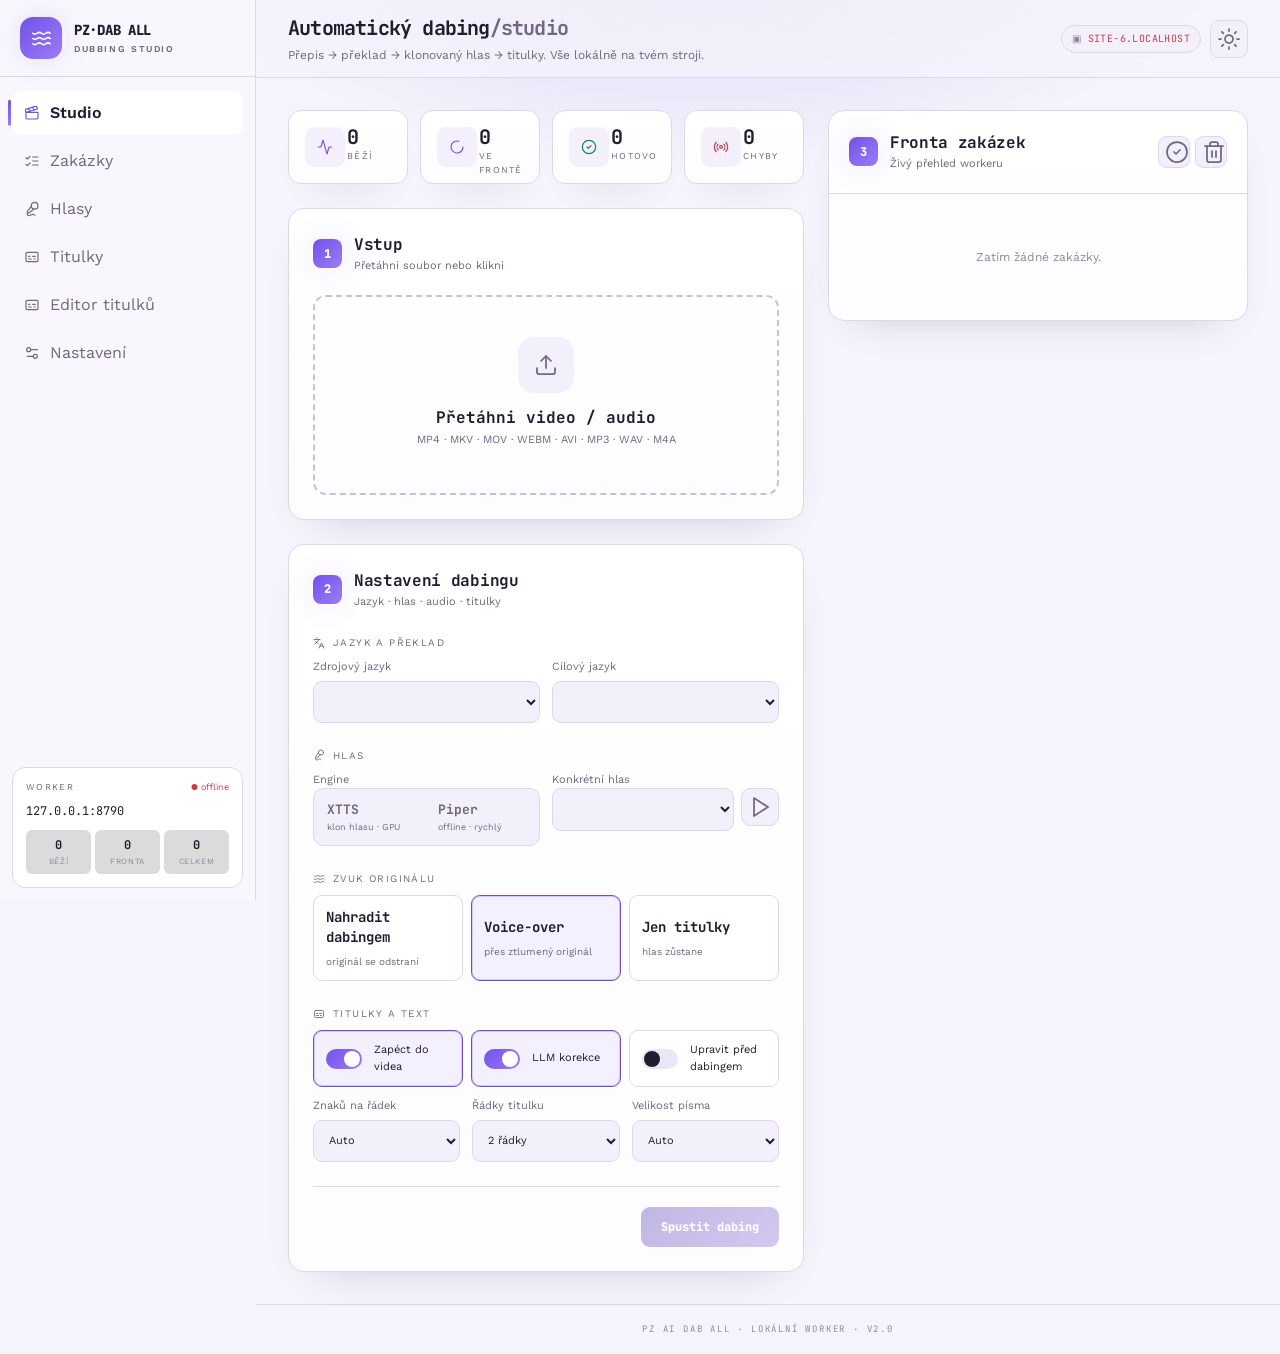
==== commit a2ccf791: "Karta zakázky: přehrávač videa + mazání ze seznamu vs. z disku Frontend: - ▶ Přehrát — otevře výstup" ====
--- a/frontend/index.html
+++ b/frontend/index.html
@@ -8,7 +8,7 @@
 <link rel="preconnect" href="https://fonts.googleapis.com">
 <link rel="preconnect" href="https://fonts.gstatic.com" crossorigin>
 <link href="https://fonts.googleapis.com/css2?family=JetBrains+Mono:wght@400;500;700&family=Work+Sans:wght@400;500;600;700&display=swap" rel="stylesheet">
-<link rel="stylesheet" href="style.css?v=13">
+<link rel="stylesheet" href="style.css?v=14">
 </head>
 <body>
 
@@ -261,8 +261,17 @@
   </div>
 </div>
 
+<div id="vidbackdrop" class="modal-backdrop hidden"></div>
+<div id="vidbox" class="vidbox hidden">
+  <div class="logbar">
+    <span><i data-lucide="play"></i> Přehrávač · <span id="vid-name"></span></span>
+    <button id="vidclose">✕</button>
+  </div>
+  <video id="vidplayer" class="vidplayer" controls playsinline></video>
+</div>
+
 <script src="lucide.min.js?v=1"></script>
-<script src="app.js?v=9"></script>
+<script src="app.js?v=10"></script>
 <script>lucide.createIcons({attrs:{"stroke-width":1.75}});</script>
 </body>
 </html>
--- a/frontend/style.css
+++ b/frontend/style.css
@@ -344,6 +344,19 @@
 .dlbtn, .lnk { padding: 6px 9px; border: 1px solid var(--hair); border-radius: 7px; background: var(--surface2); color: var(--ink); font-size: 10px; text-decoration: none; cursor: pointer; }
 .lnk { border-color: transparent; background: transparent; color: var(--dim); }
 .dlbtn:hover { border-color: var(--srt); color: var(--srt-bright); } .lnk:hover { background: var(--surface2); color: var(--ink); } .lnk.del:hover { color: var(--bad); }
+.dlbtn svg, .lnk svg { width: 12px; height: 12px; vertical-align: -2px; margin-right: 2px; }
+.dlbtn.play { border-color: rgba(120,220,150,.5); color: var(--new, #7ee0a0); font-weight: 600; }
+.dlbtn.play:hover { border-color: var(--new, #7ee0a0); background: rgba(120,220,150,.12); color: var(--new, #7ee0a0); }
+.lnk.del.hard:hover { color: var(--bad); background: rgba(240,90,90,.12); }
+
+/* přehrávač videa = vycentrovaný modal */
+.vidbox {
+  position: fixed; z-index: 60; left: 50%; top: 50%; transform: translate(-50%, -50%);
+  display: flex; flex-direction: column; width: min(900px, 94vw); max-height: 92vh;
+  overflow: hidden; border: 1px solid var(--hair); border-radius: var(--r);
+  background: var(--surface); box-shadow: 0 30px 90px rgba(0,0,0,.6);
+}
+.vidplayer { display: block; width: 100%; max-height: calc(92vh - 46px); background: #000; }
 .foot { margin-left: var(--side-w); padding: 18px; border-top: 1px solid var(--hair); color: var(--faint); font-family: var(--mono); font-size: 9px; letter-spacing: .2em; text-align: center; }
 
 .logbox, .aebox { position: fixed; z-index: 50; right: 20px; bottom: 20px; left: calc(var(--side-w) + 20px); display: flex; max-height: 55vh; flex-direction: column; overflow: hidden; border: 1px solid var(--hair); border-radius: var(--r); background: var(--surface); box-shadow: 0 22px 70px rgba(0,0,0,.55); }
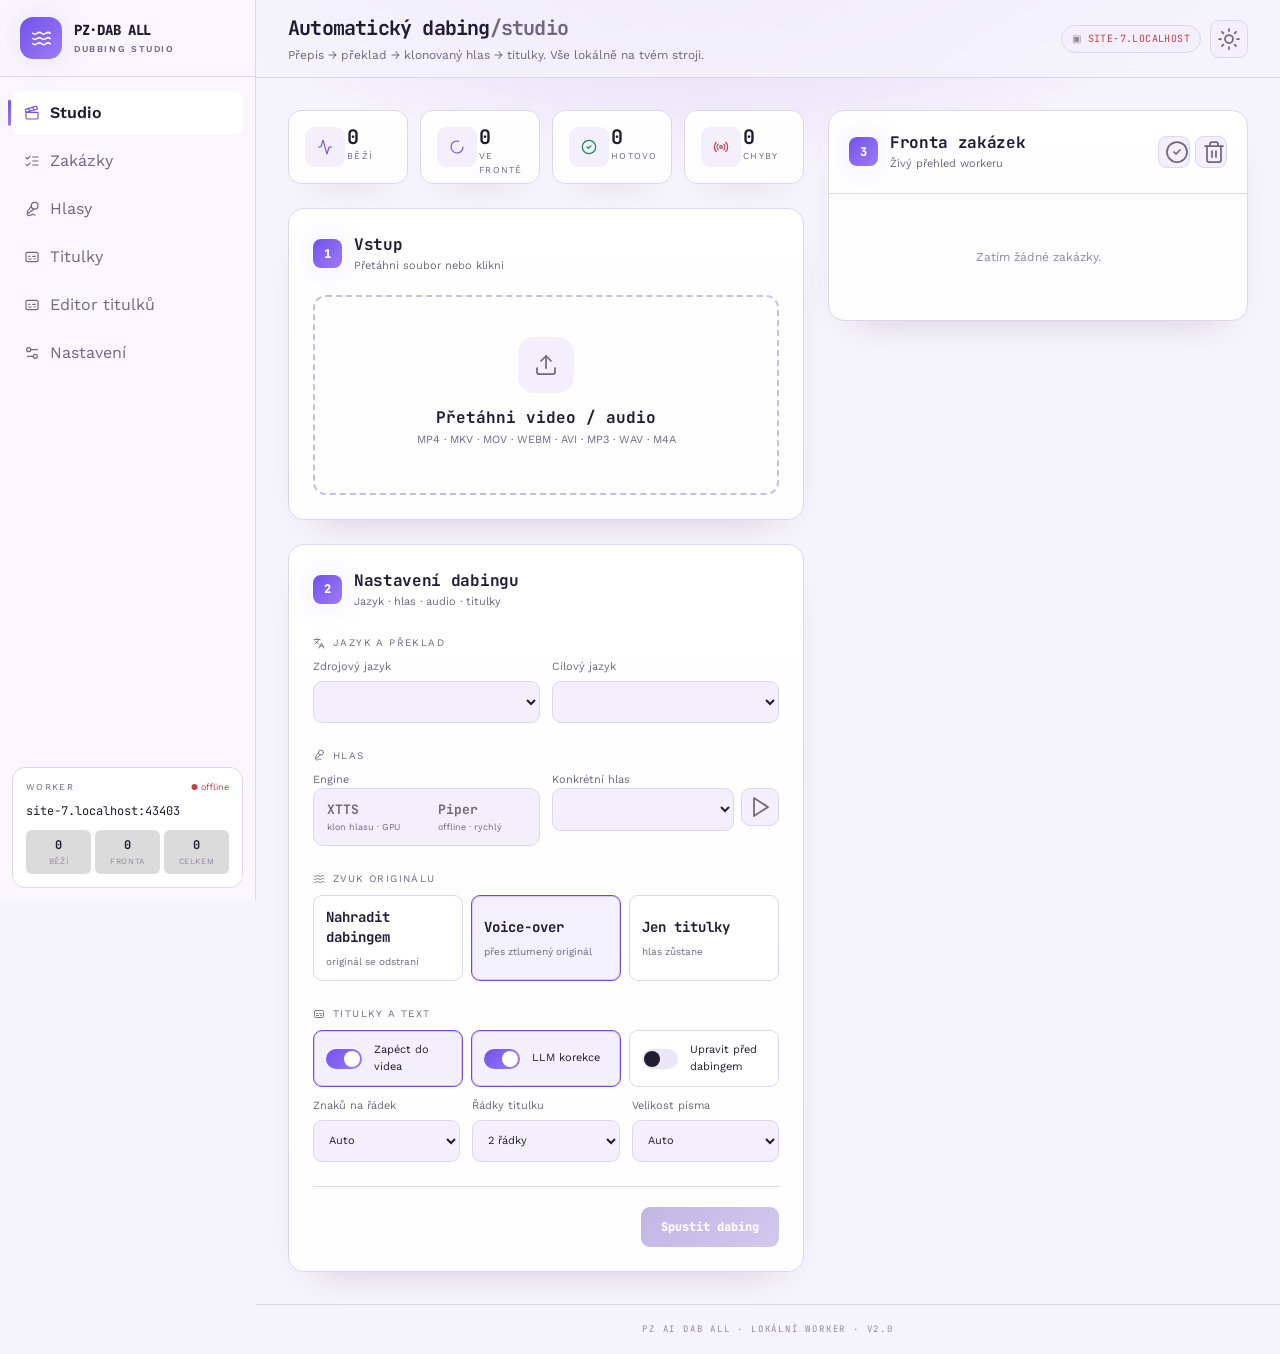
==== commit fda67588: "Edit titulků u hotové zakázky + živý indikátor workeru a statistiky Frontend: - „✎ Edit titulky" na " ====
--- a/frontend/index.html
+++ b/frontend/index.html
@@ -271,7 +271,7 @@
 </div>
 
 <script src="lucide.min.js?v=1"></script>
-<script src="app.js?v=10"></script>
+<script src="app.js?v=11"></script>
 <script>lucide.createIcons({attrs:{"stroke-width":1.75}});</script>
 </body>
 </html>
